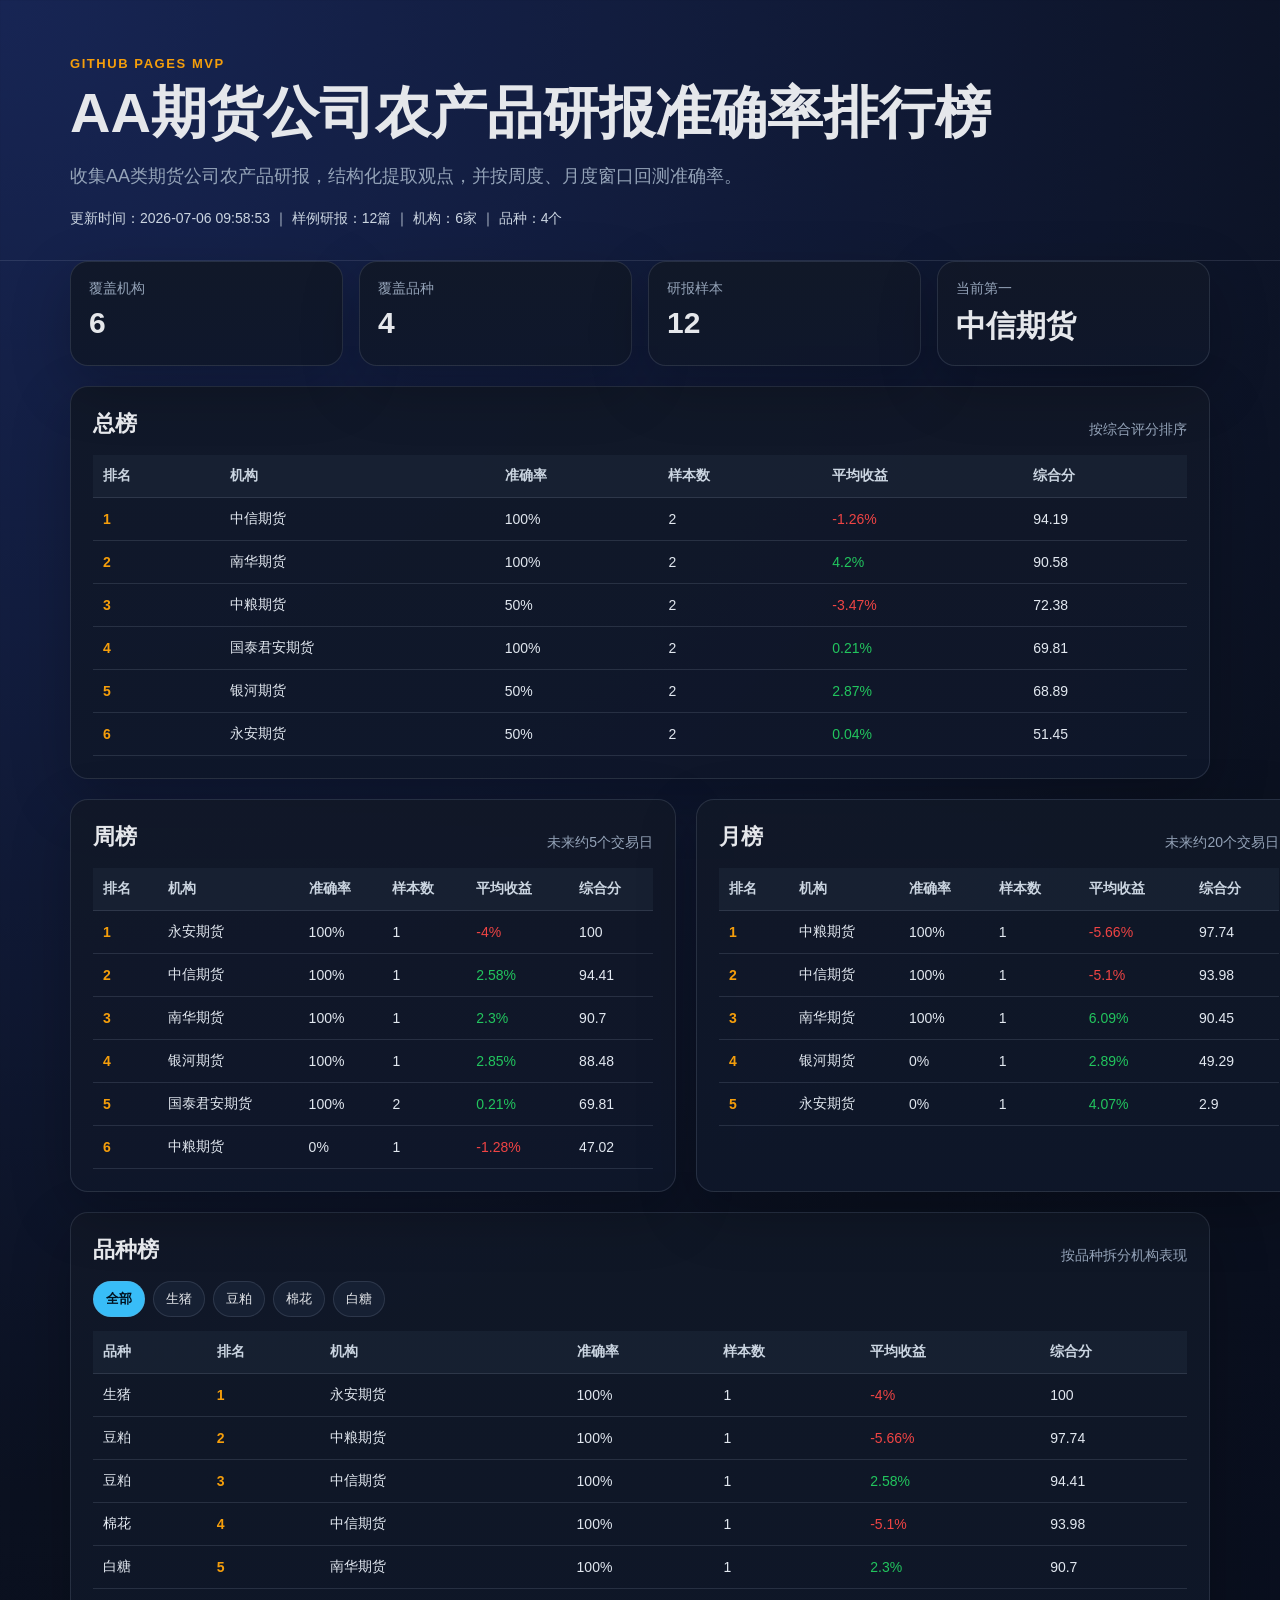
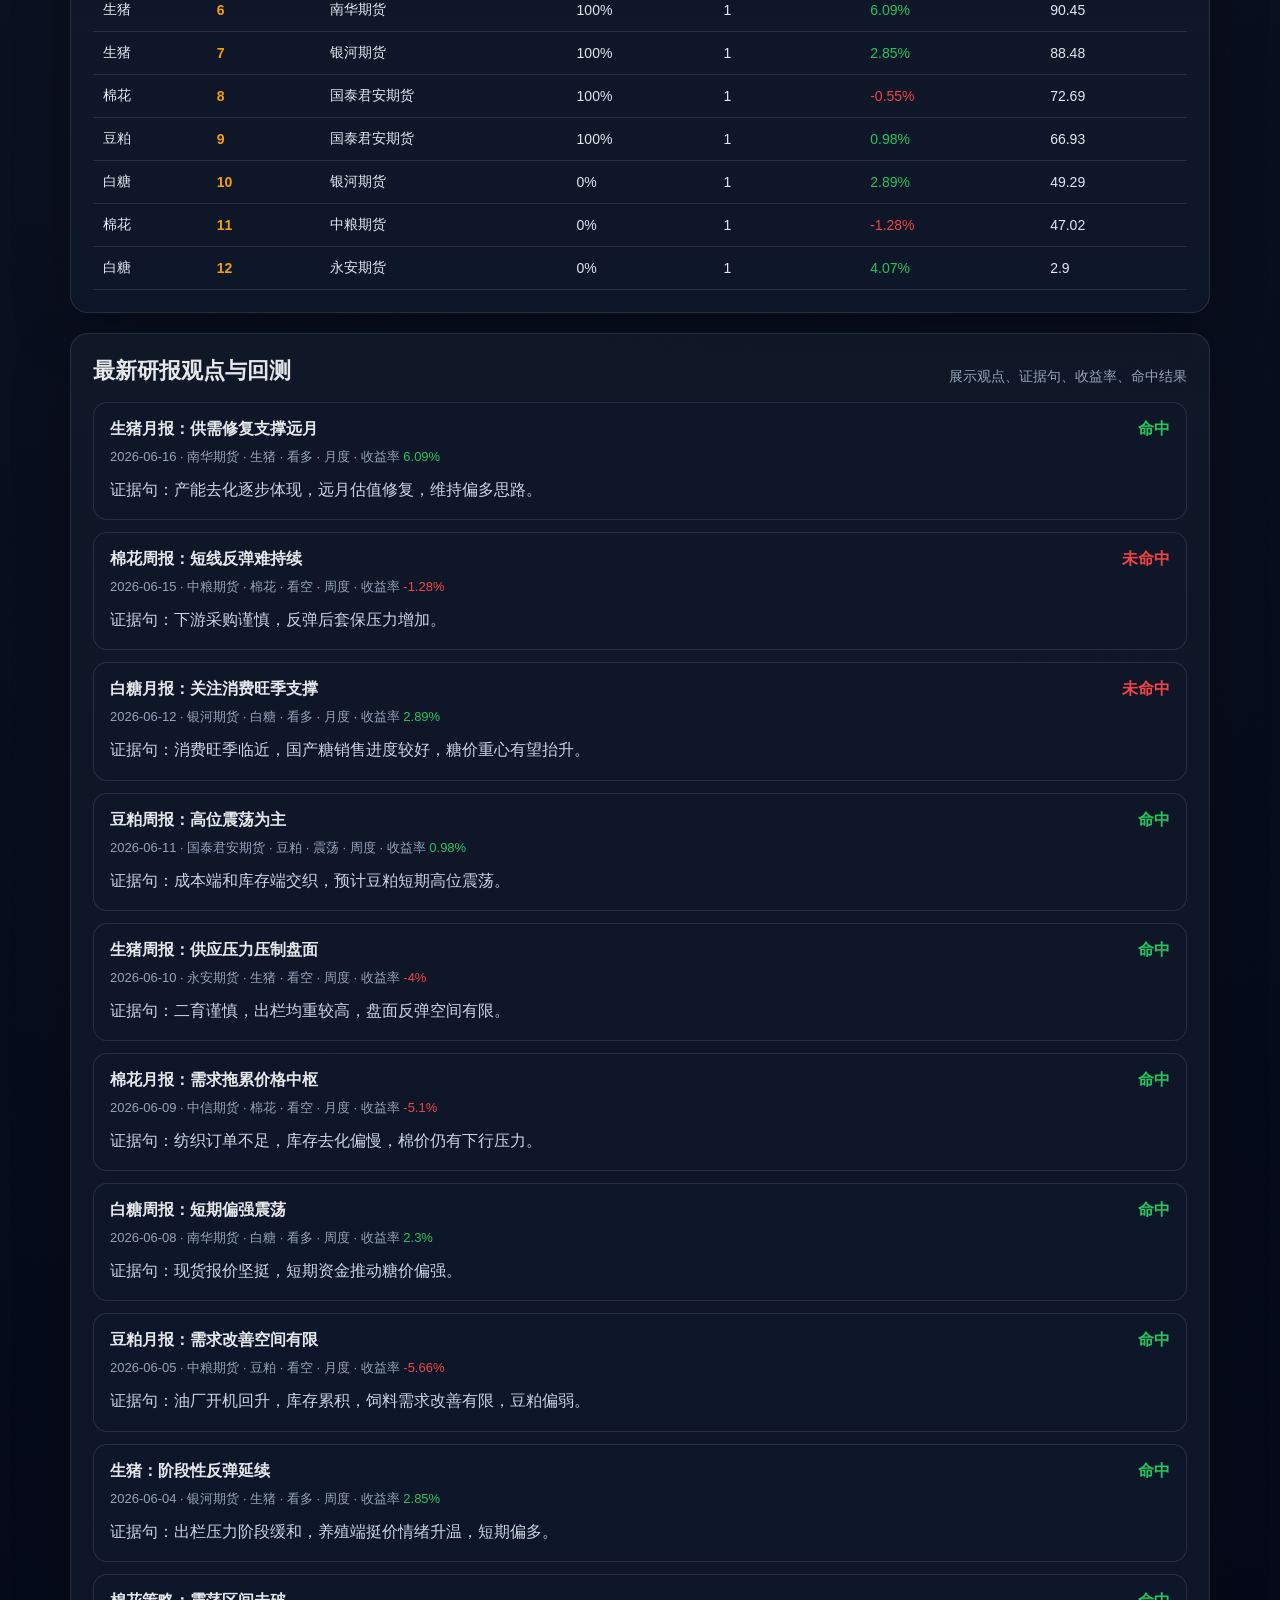
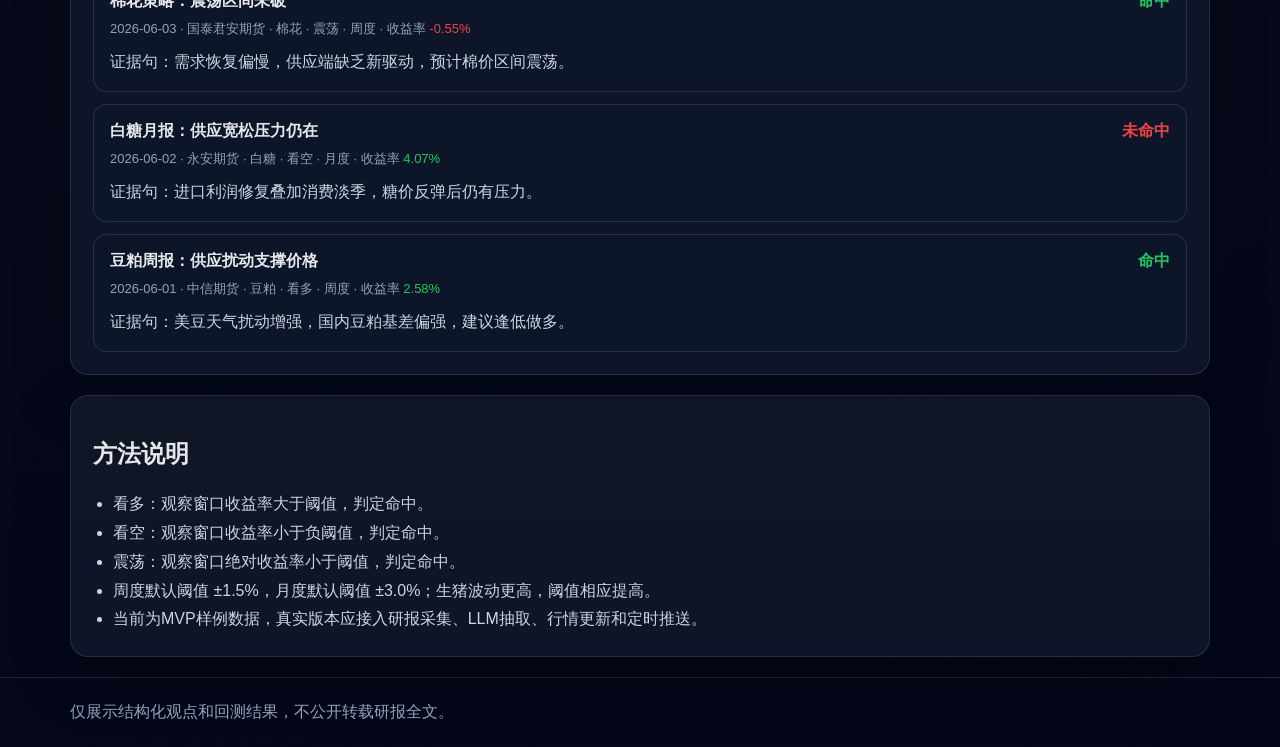
==== docs/research-ranking/index.html @ f06cb679 "feat: add nongchan navigation and research ranking" ====
<!doctype html>
<html lang="zh-CN">
<head>
  <meta charset="utf-8" />
  <meta name="viewport" content="width=device-width, initial-scale=1" />
  <title>AA期货公司农产品研报准确率排行榜</title>
  <meta name="description" content="AA类期货公司农产品研报观点准确率周度、月度回测排行榜 MVP" />
  <link rel="stylesheet" href="assets/style.css" />
</head>
<body>
  <header class="hero">
    <div class="container">
      <div class="eyebrow">GitHub Pages MVP</div>
      <h1>AA期货公司农产品研报准确率排行榜</h1>
      <p>收集AA类期货公司农产品研报，结构化提取观点，并按周度、月度窗口回测准确率。</p>
      <div class="meta" id="site-meta">数据加载中...</div>
    </div>
  </header>

  <main class="container">
    <section class="cards" id="summary-cards"></section>

    <section class="panel">
      <div class="section-title">
        <h2>总榜</h2>
        <span>按综合评分排序</span>
      </div>
      <div class="table-wrap">
        <table id="overall-table"></table>
      </div>
    </section>

    <section class="grid two">
      <div class="panel">
        <div class="section-title">
          <h2>周榜</h2>
          <span>未来约5个交易日</span>
        </div>
        <div class="table-wrap"><table id="weekly-table"></table></div>
      </div>
      <div class="panel">
        <div class="section-title">
          <h2>月榜</h2>
          <span>未来约20个交易日</span>
        </div>
        <div class="table-wrap"><table id="monthly-table"></table></div>
      </div>
    </section>

    <section class="panel">
      <div class="section-title">
        <h2>品种榜</h2>
        <span>按品种拆分机构表现</span>
      </div>
      <div class="filters" id="commodity-filters"></div>
      <div class="table-wrap"><table id="commodity-table"></table></div>
    </section>

    <section class="panel">
      <div class="section-title">
        <h2>最新研报观点与回测</h2>
        <span>展示观点、证据句、收益率、命中结果</span>
      </div>
      <div id="reports-list" class="reports"></div>
    </section>

    <section class="panel note">
      <h2>方法说明</h2>
      <ul>
        <li>看多：观察窗口收益率大于阈值，判定命中。</li>
        <li>看空：观察窗口收益率小于负阈值，判定命中。</li>
        <li>震荡：观察窗口绝对收益率小于阈值，判定命中。</li>
        <li>周度默认阈值 ±1.5%，月度默认阈值 ±3.0%；生猪波动更高，阈值相应提高。</li>
        <li>当前为MVP样例数据，真实版本应接入研报采集、LLM抽取、行情更新和定时推送。</li>
      </ul>
    </section>
  </main>

  <footer class="footer">
    <div class="container">仅展示结构化观点和回测结果，不公开转载研报全文。</div>
  </footer>

  <script src="assets/app.js"></script>
</body>
</html>
---- docs/research-ranking/assets/style.css ----
:root {
  --bg: #0b1120;
  --panel: #111827;
  --panel-2: #162033;
  --text: #e5e7eb;
  --muted: #94a3b8;
  --line: rgba(148, 163, 184, 0.18);
  --gold: #f59e0b;
  --green: #22c55e;
  --red: #ef4444;
  --blue: #38bdf8;
}

* { box-sizing: border-box; }
body {
  margin: 0;
  font-family: -apple-system, BlinkMacSystemFont, "Segoe UI", "PingFang SC", "Microsoft YaHei", sans-serif;
  background: radial-gradient(circle at top left, #172554 0, #0b1120 36%, #020617 100%);
  color: var(--text);
}
.container { max-width: 1180px; margin: 0 auto; padding: 0 20px; }
.hero { padding: 56px 0 32px; border-bottom: 1px solid var(--line); }
.eyebrow { color: var(--gold); font-weight: 700; letter-spacing: .12em; text-transform: uppercase; font-size: 13px; }
h1 { margin: 12px 0 12px; font-size: clamp(32px, 5vw, 56px); line-height: 1.08; }
.hero p { max-width: 760px; color: var(--muted); font-size: 18px; line-height: 1.7; }
.meta { margin-top: 18px; color: #cbd5e1; font-size: 14px; }
main { padding: 28px 0 56px; }
.cards { display: grid; grid-template-columns: repeat(4, minmax(0, 1fr)); gap: 16px; margin-bottom: 20px; }
.card, .panel {
  background: linear-gradient(180deg, rgba(17, 24, 39, .92), rgba(15, 23, 42, .92));
  border: 1px solid var(--line);
  border-radius: 18px;
  box-shadow: 0 20px 60px rgba(0,0,0,.24);
}
.card { padding: 18px; }
.card .label { color: var(--muted); font-size: 14px; }
.card .value { margin-top: 8px; font-size: 30px; font-weight: 800; }
.panel { padding: 22px; margin-bottom: 20px; }
.section-title { display: flex; align-items: end; justify-content: space-between; gap: 16px; margin-bottom: 16px; }
.section-title h2 { margin: 0; font-size: 22px; }
.section-title span { color: var(--muted); font-size: 14px; }
.grid.two { display: grid; grid-template-columns: 1fr 1fr; gap: 20px; }
.table-wrap { overflow-x: auto; }
table { width: 100%; border-collapse: collapse; min-width: 560px; }
th, td { text-align: left; padding: 12px 10px; border-bottom: 1px solid var(--line); font-size: 14px; }
th { color: #cbd5e1; font-weight: 700; background: rgba(30, 41, 59, .52); }
td { color: #e2e8f0; }
.rank { color: var(--gold); font-weight: 800; }
.badge { display: inline-flex; align-items: center; padding: 3px 8px; border-radius: 999px; font-size: 12px; border: 1px solid var(--line); color: #cbd5e1; }
.hit { color: var(--green); font-weight: 700; }
.miss { color: var(--red); font-weight: 700; }
.return-pos { color: var(--green); }
.return-neg { color: var(--red); }
.filters { display: flex; flex-wrap: wrap; gap: 8px; margin-bottom: 14px; }
.filters button {
  background: var(--panel-2); color: var(--text); border: 1px solid var(--line);
  border-radius: 999px; padding: 8px 12px; cursor: pointer;
}
.filters button.active { background: var(--blue); color: #00111f; font-weight: 800; }
.reports { display: grid; gap: 12px; }
.report-card { padding: 16px; border: 1px solid var(--line); border-radius: 14px; background: rgba(15, 23, 42, .72); }
.report-title { display: flex; justify-content: space-between; gap: 12px; font-weight: 800; }
.report-meta { margin-top: 8px; color: var(--muted); font-size: 13px; }
.evidence { margin-top: 10px; color: #cbd5e1; line-height: 1.7; }
.note ul { margin: 8px 0 0; padding-left: 20px; color: #cbd5e1; line-height: 1.8; }
.footer { color: var(--muted); border-top: 1px solid var(--line); padding: 24px 0; }
@media (max-width: 860px) {
  .cards, .grid.two { grid-template-columns: 1fr; }
  .section-title { align-items: start; flex-direction: column; }
}
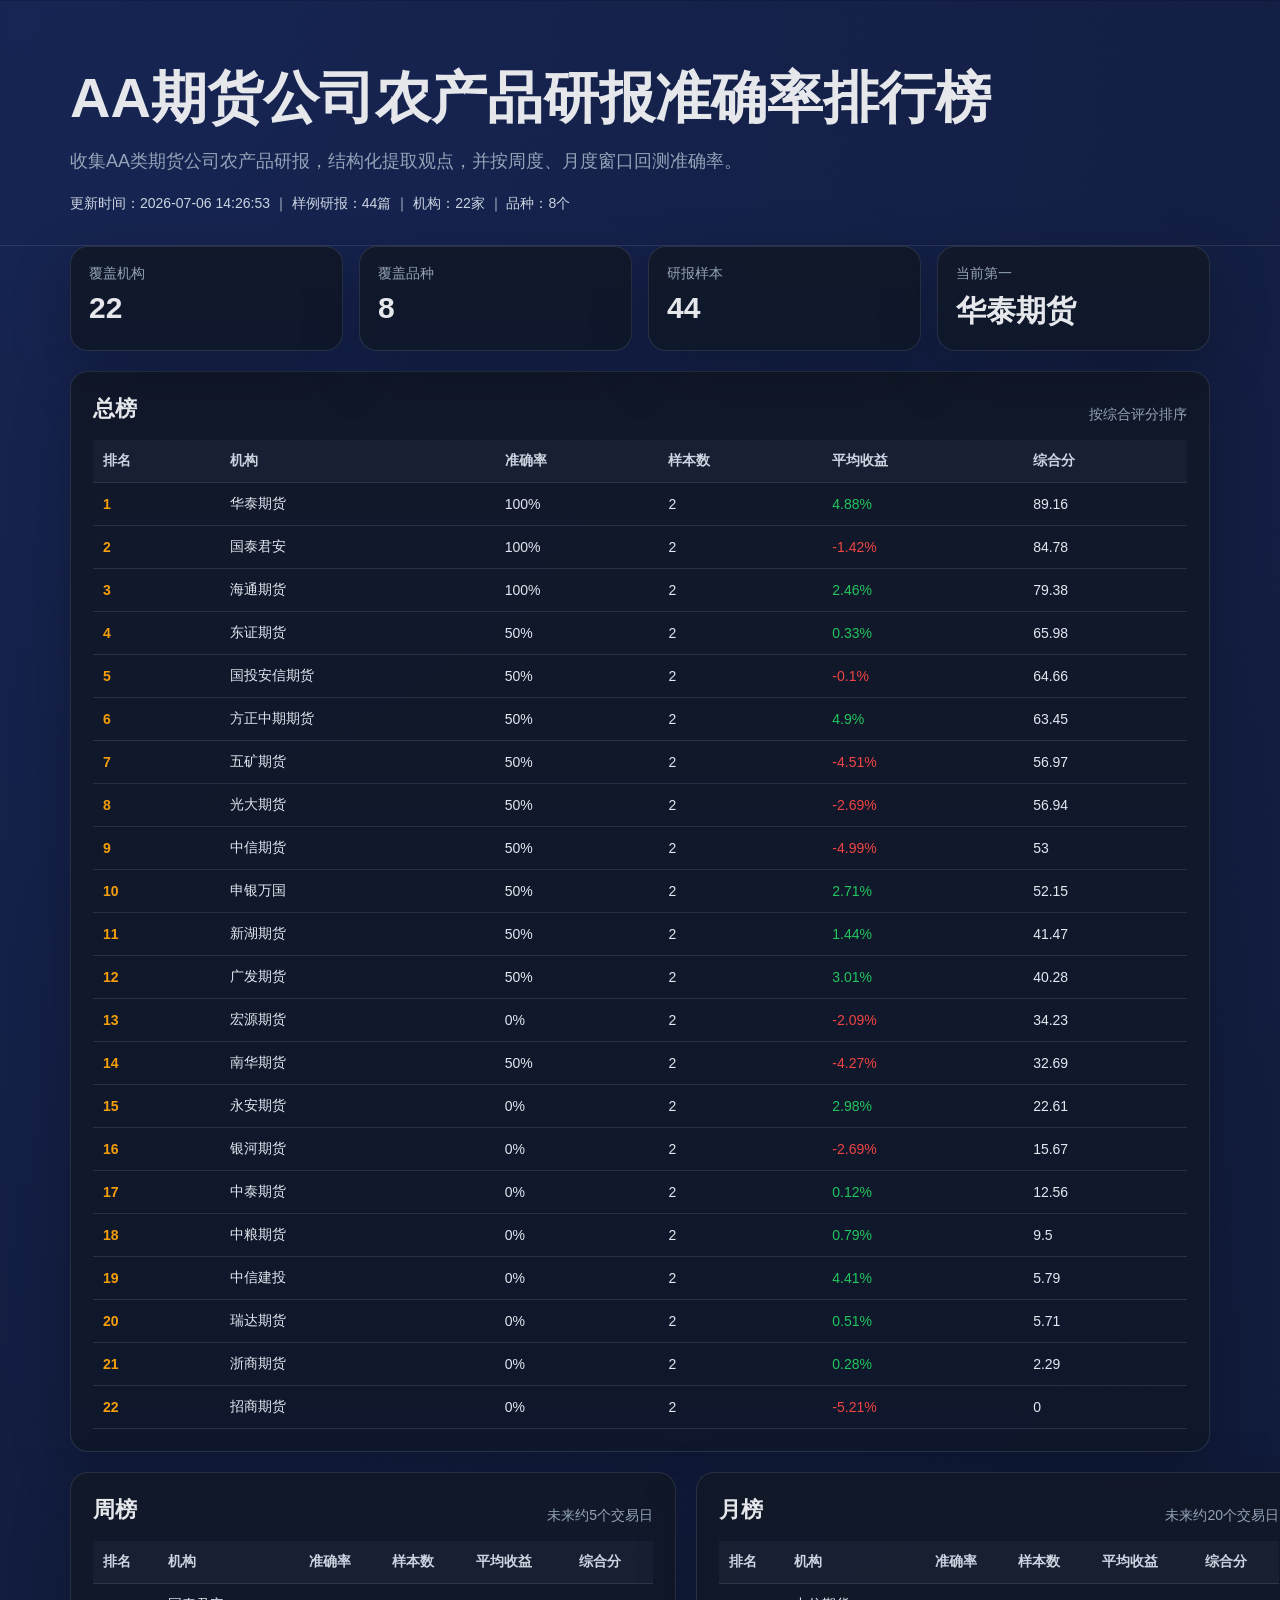
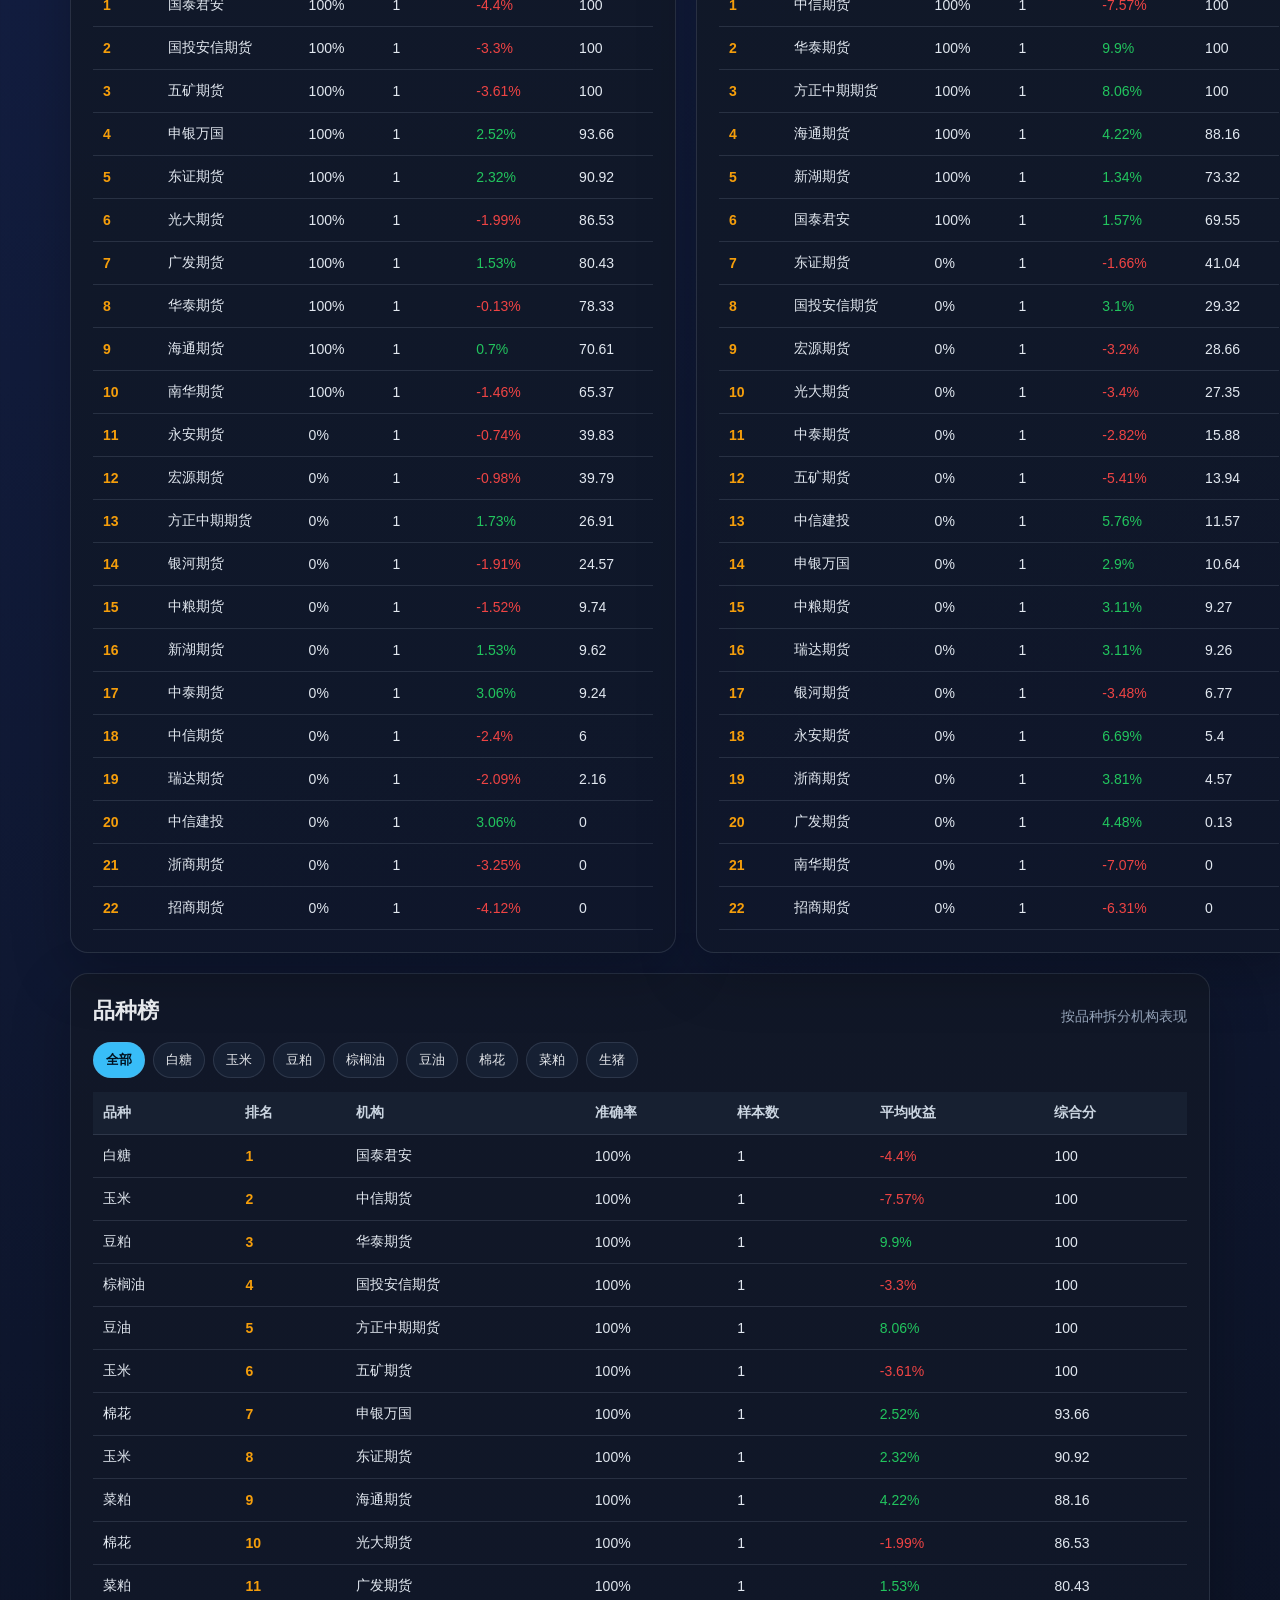
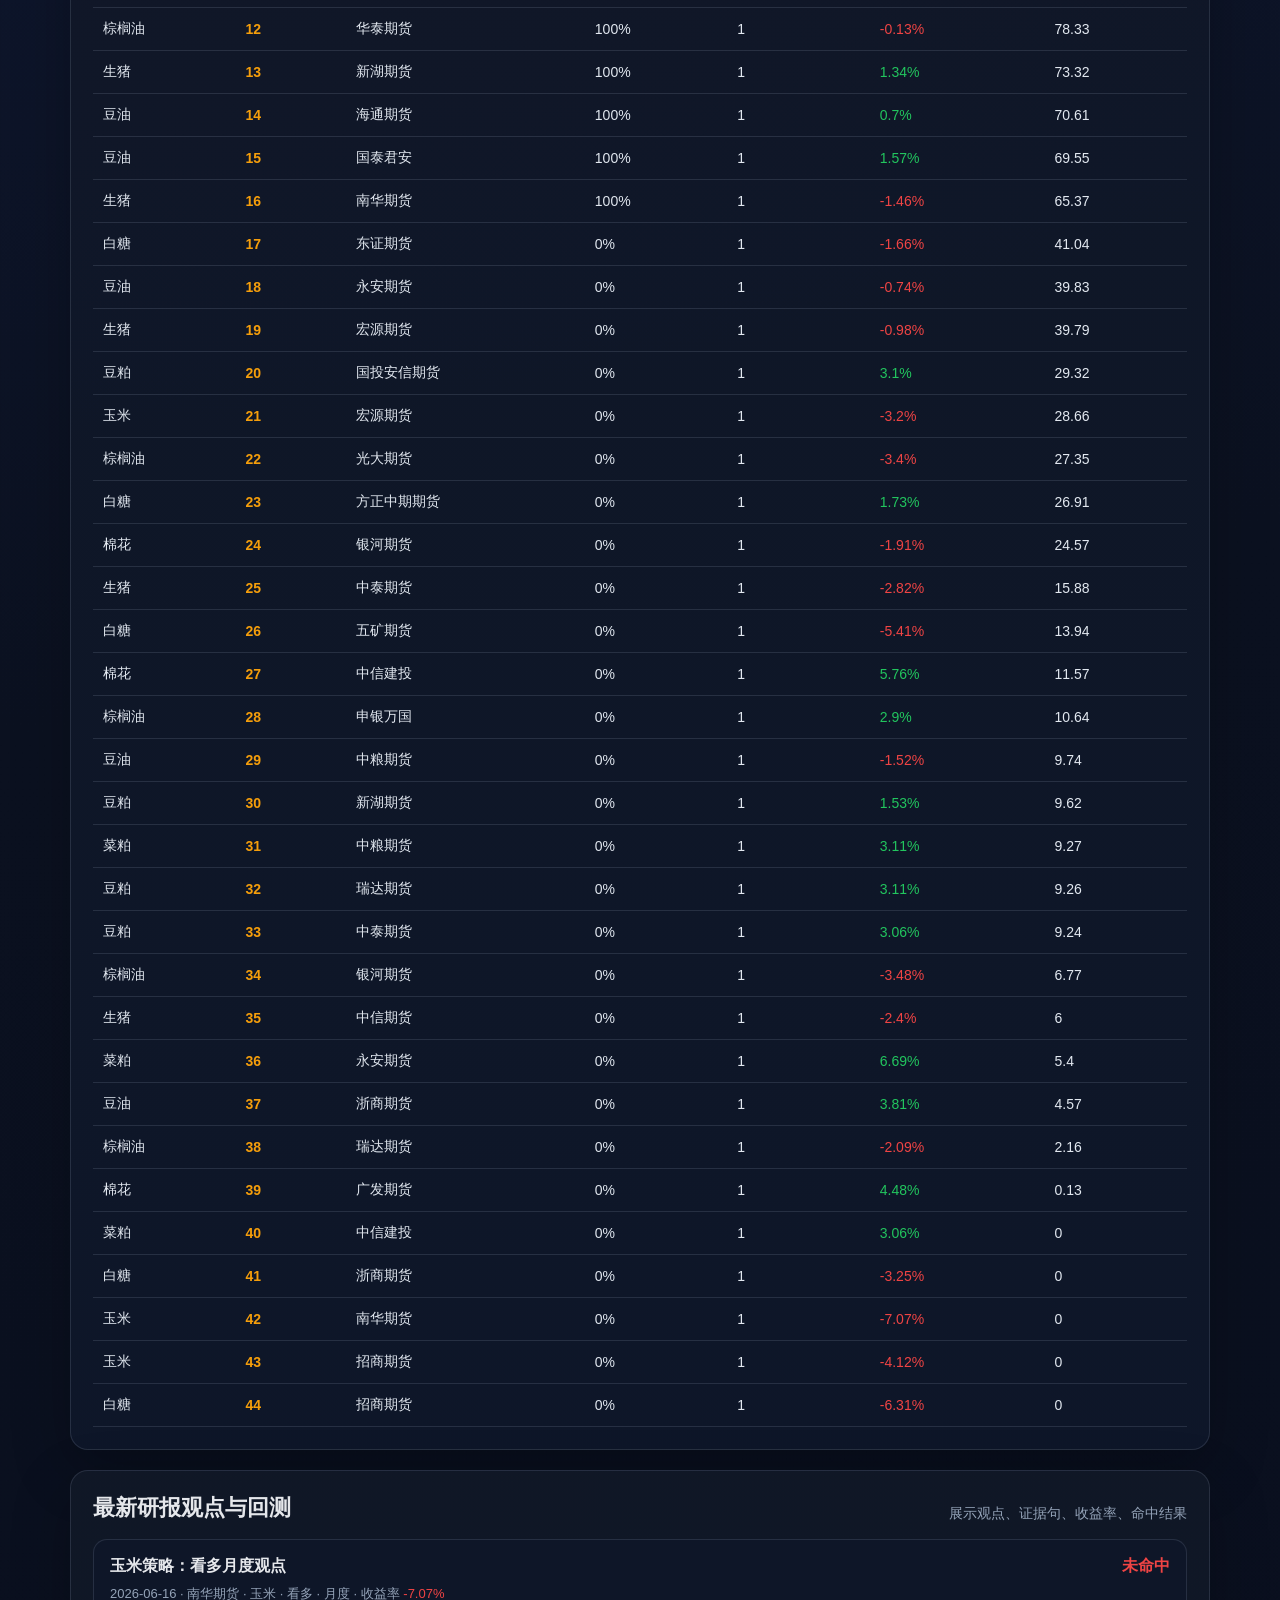
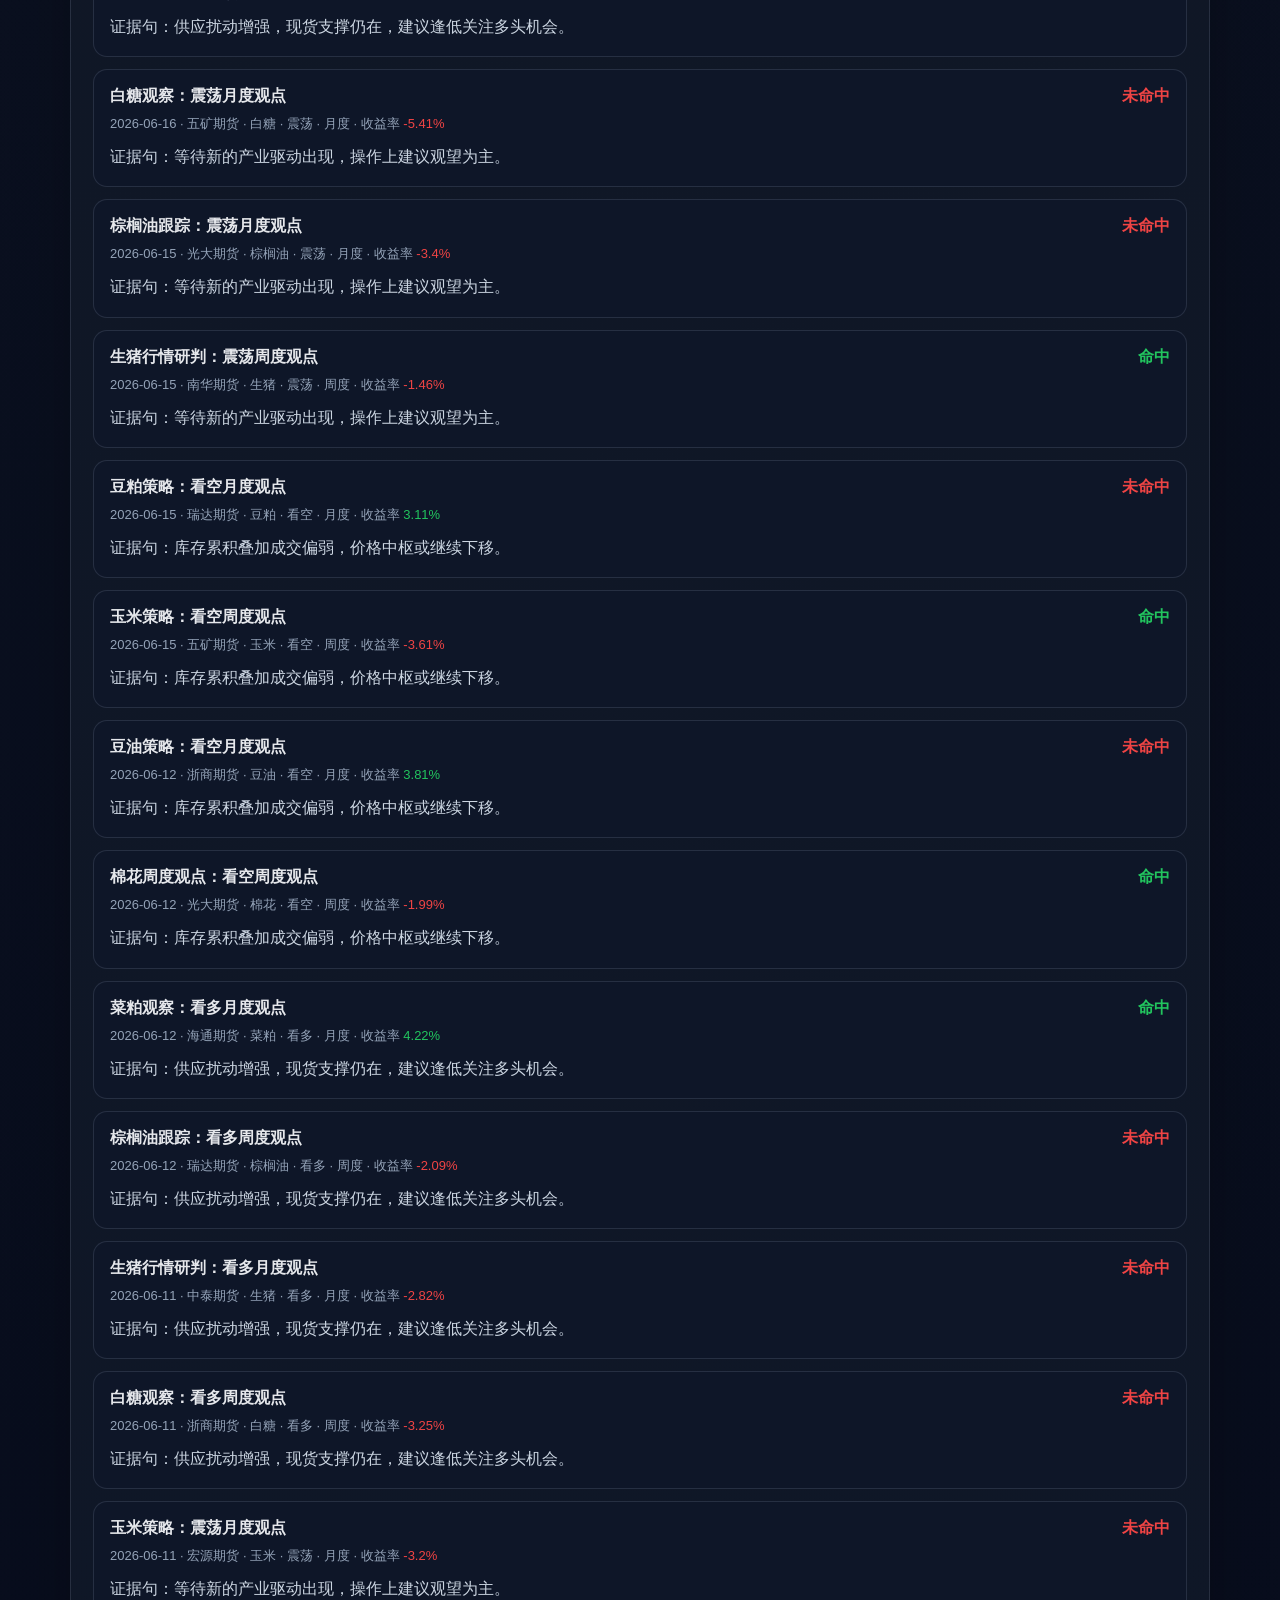
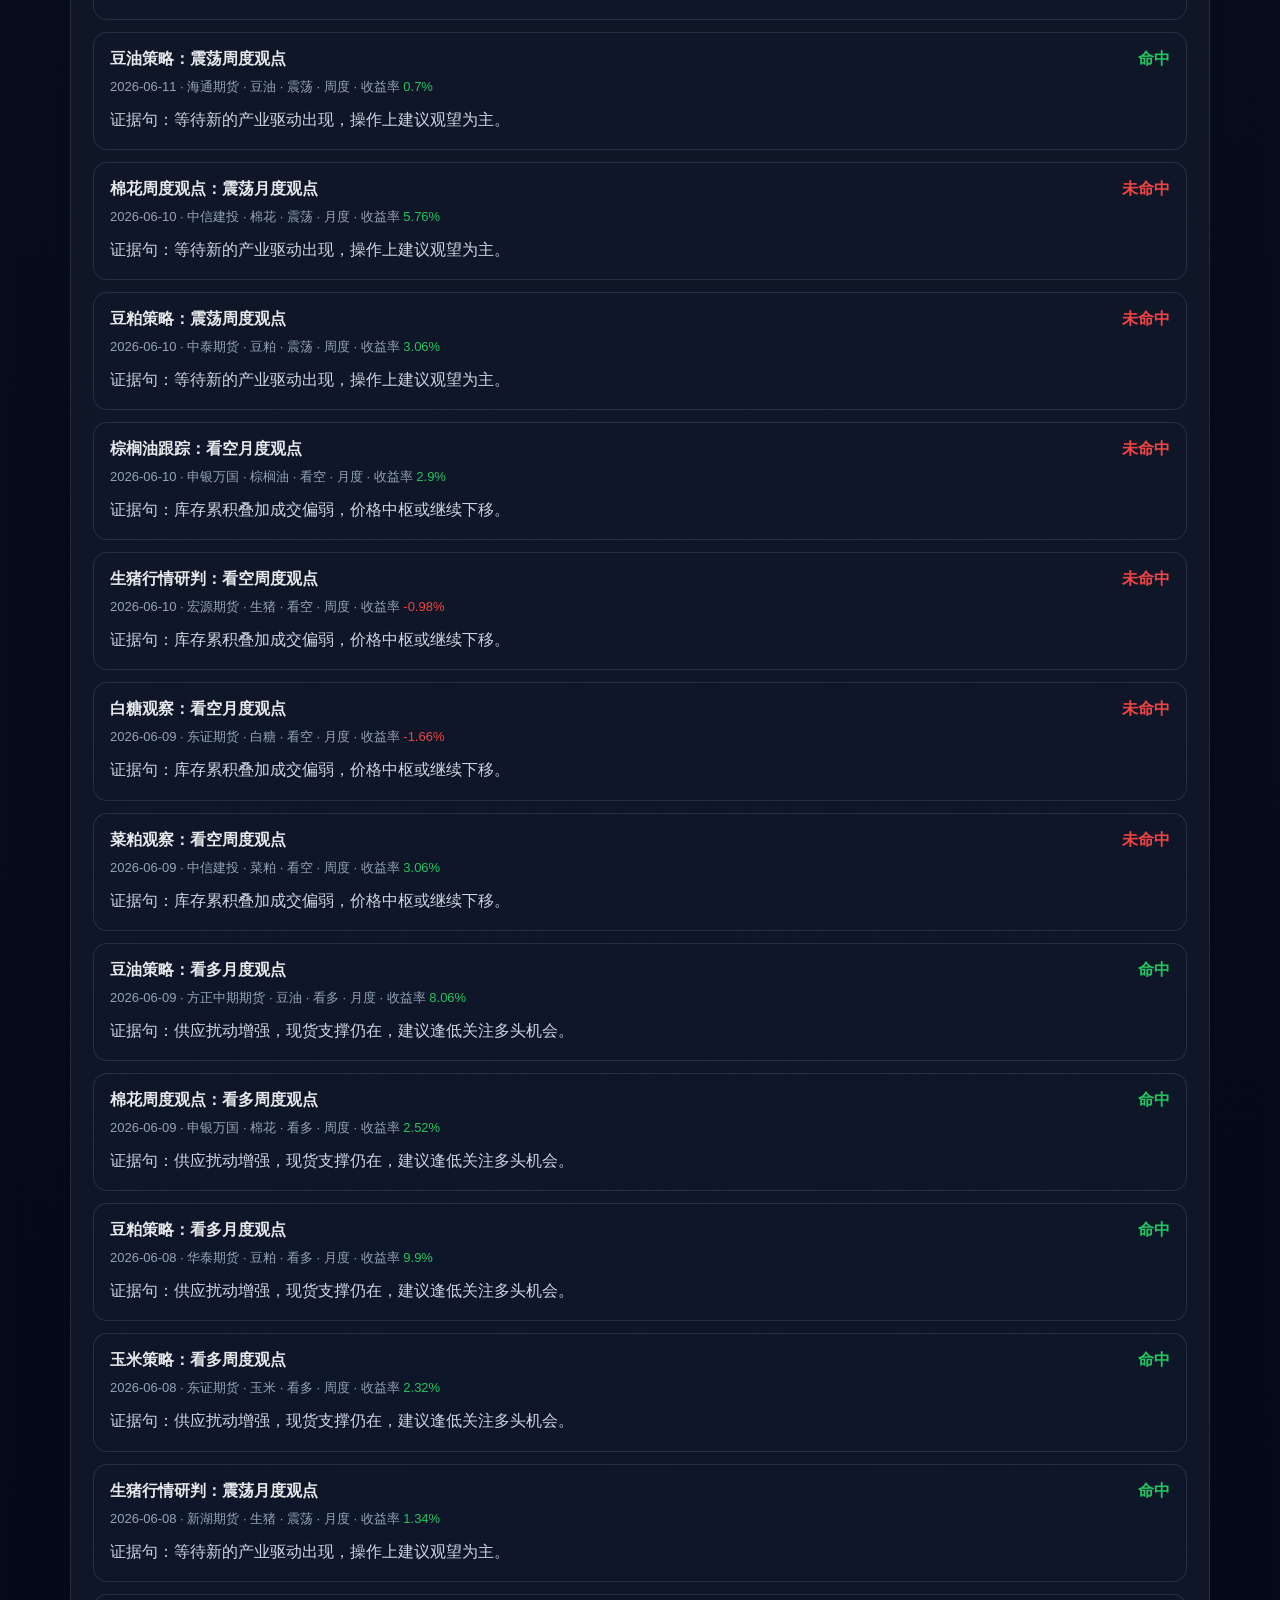
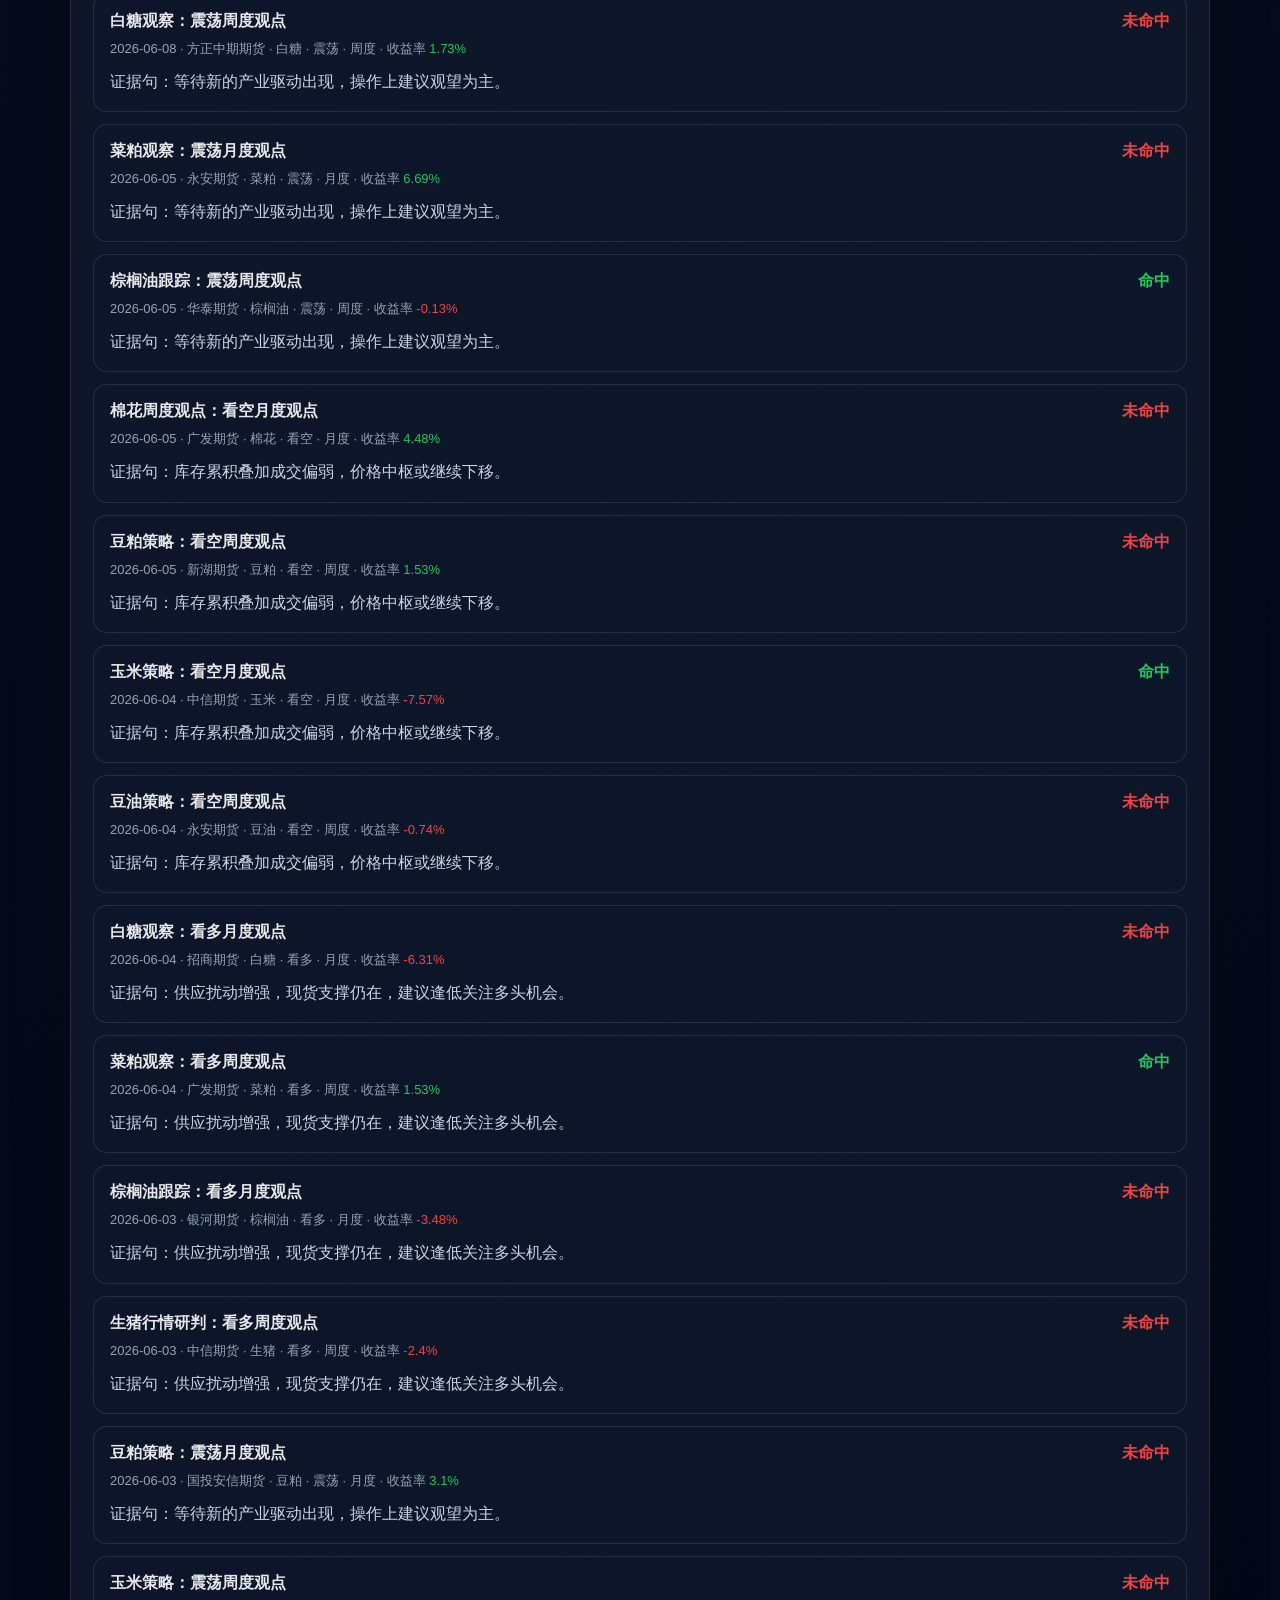
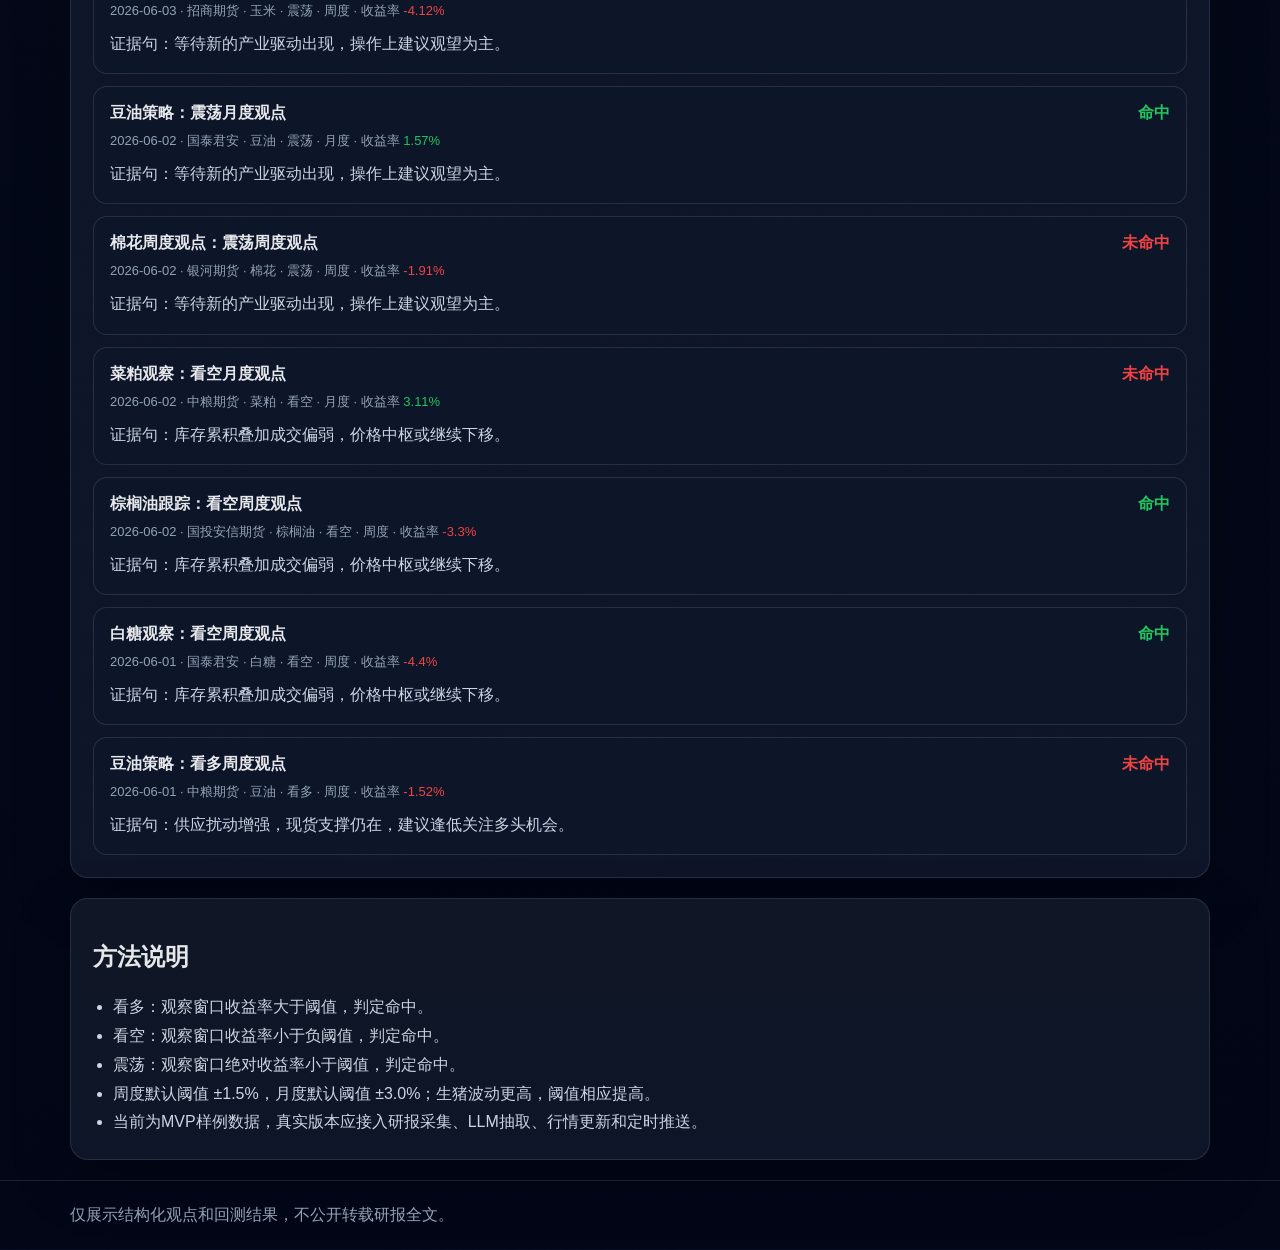
==== commit 74865acd: "fix: remove MVP label from ranking page" ====
--- a/docs/research-ranking/index.html
+++ b/docs/research-ranking/index.html
@@ -10,7 +10,7 @@
 <body>
   <header class="hero">
     <div class="container">
-      <div class="eyebrow">GitHub Pages MVP</div>
+      <div class="eyebrow"></div>
       <h1>AA期货公司农产品研报准确率排行榜</h1>
       <p>收集AA类期货公司农产品研报，结构化提取观点，并按周度、月度窗口回测准确率。</p>
       <div class="meta" id="site-meta">数据加载中...</div>
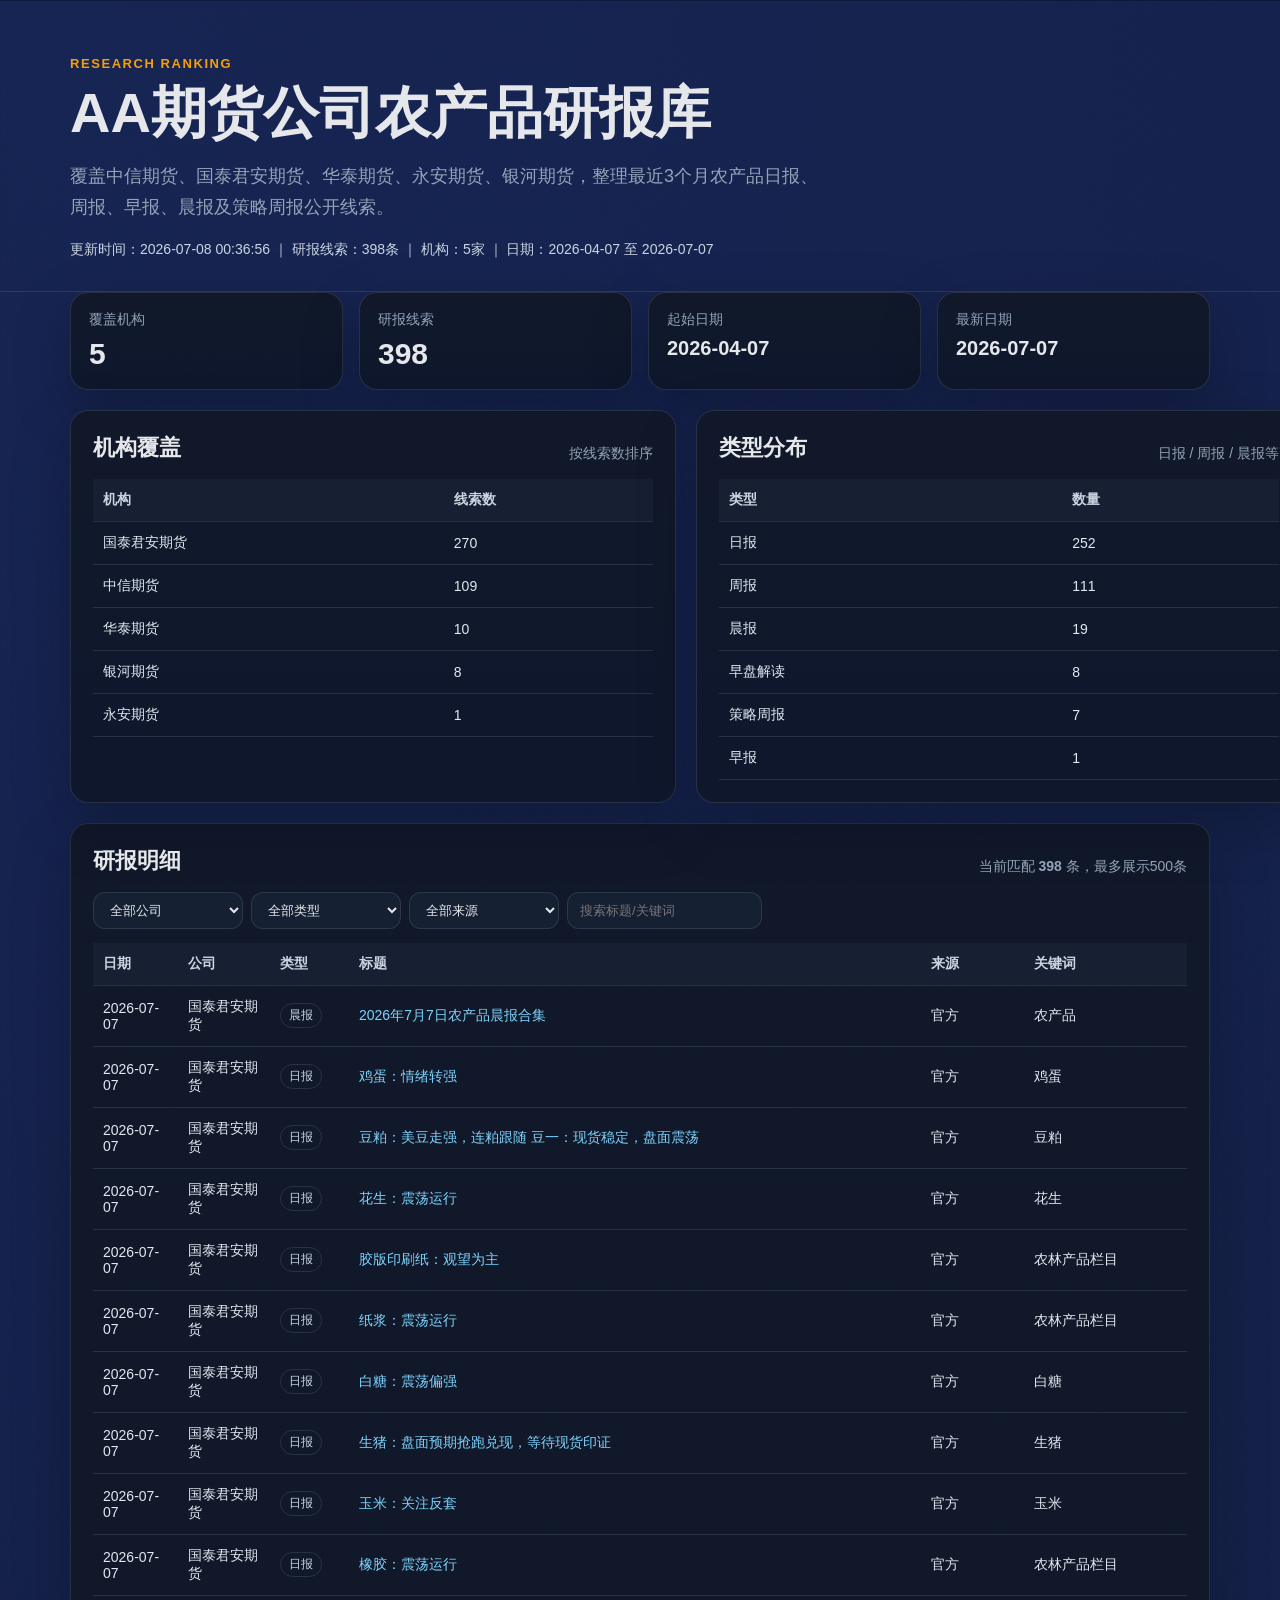
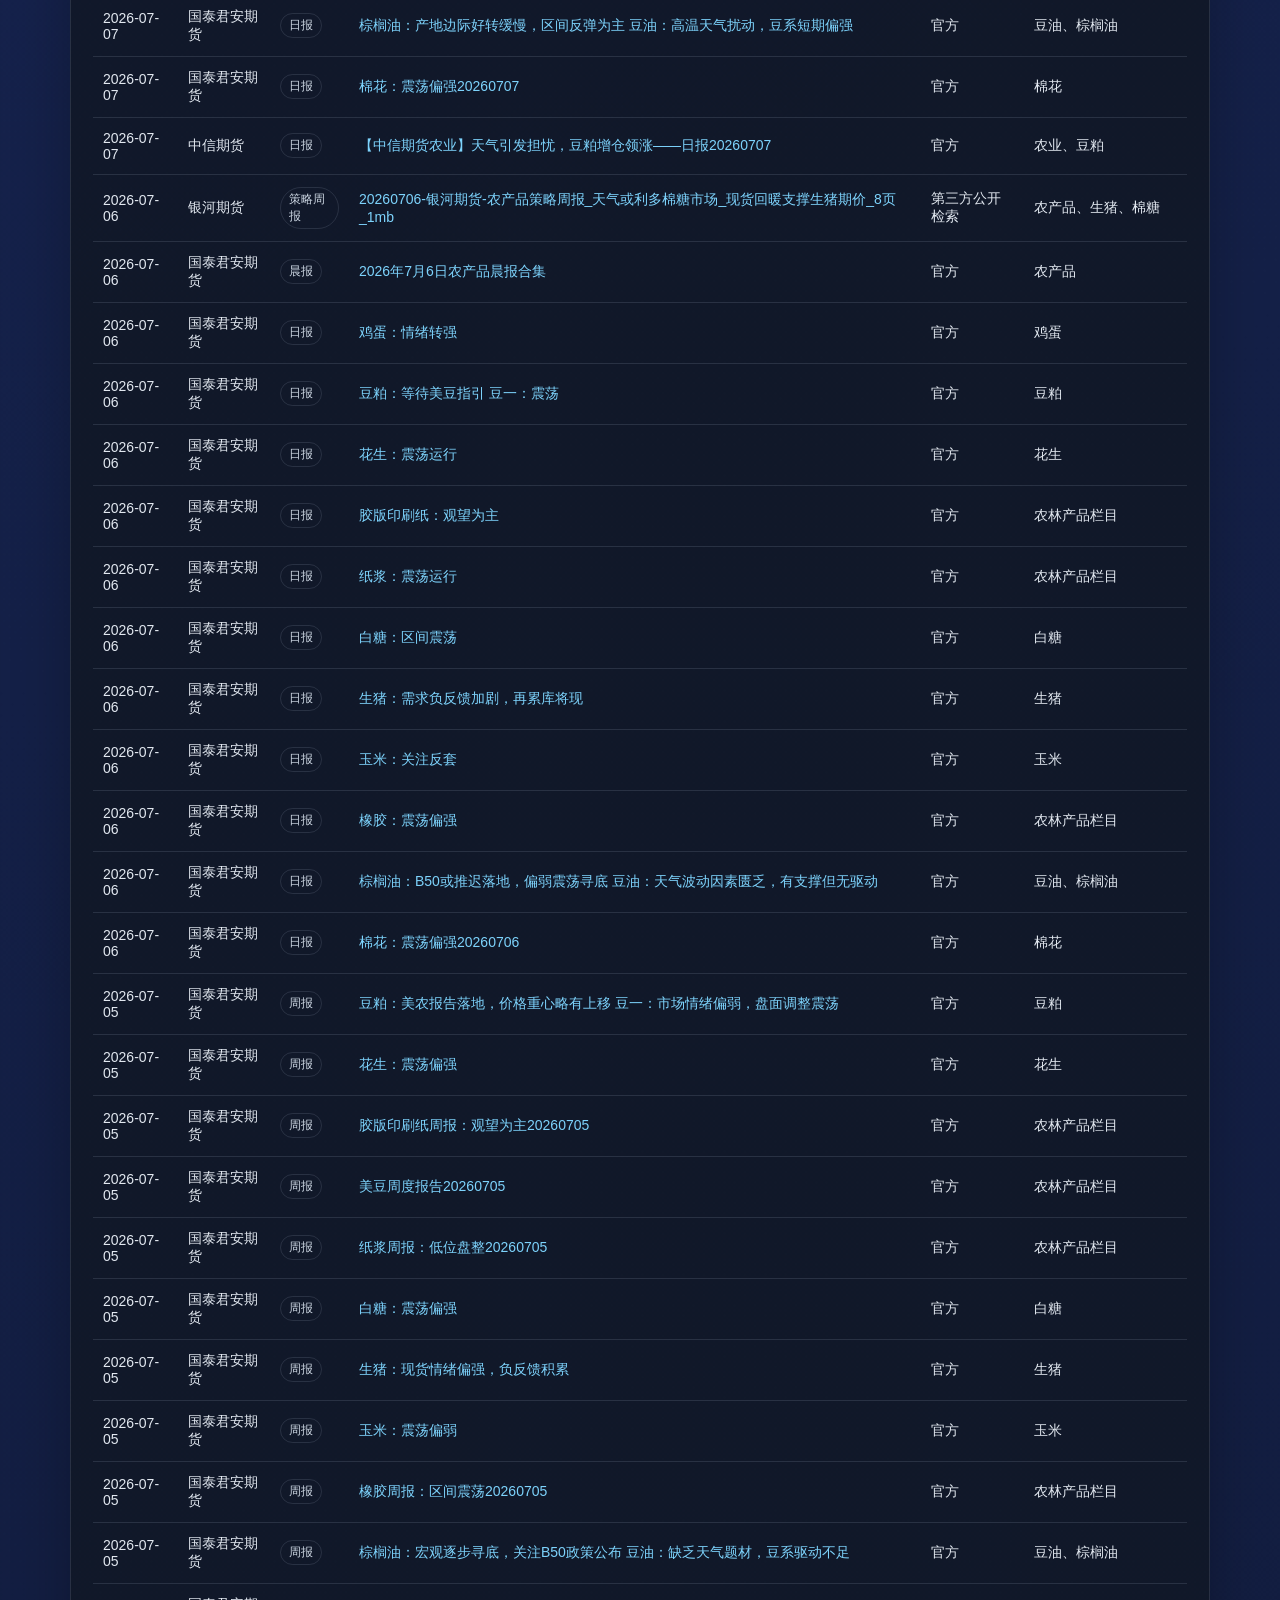
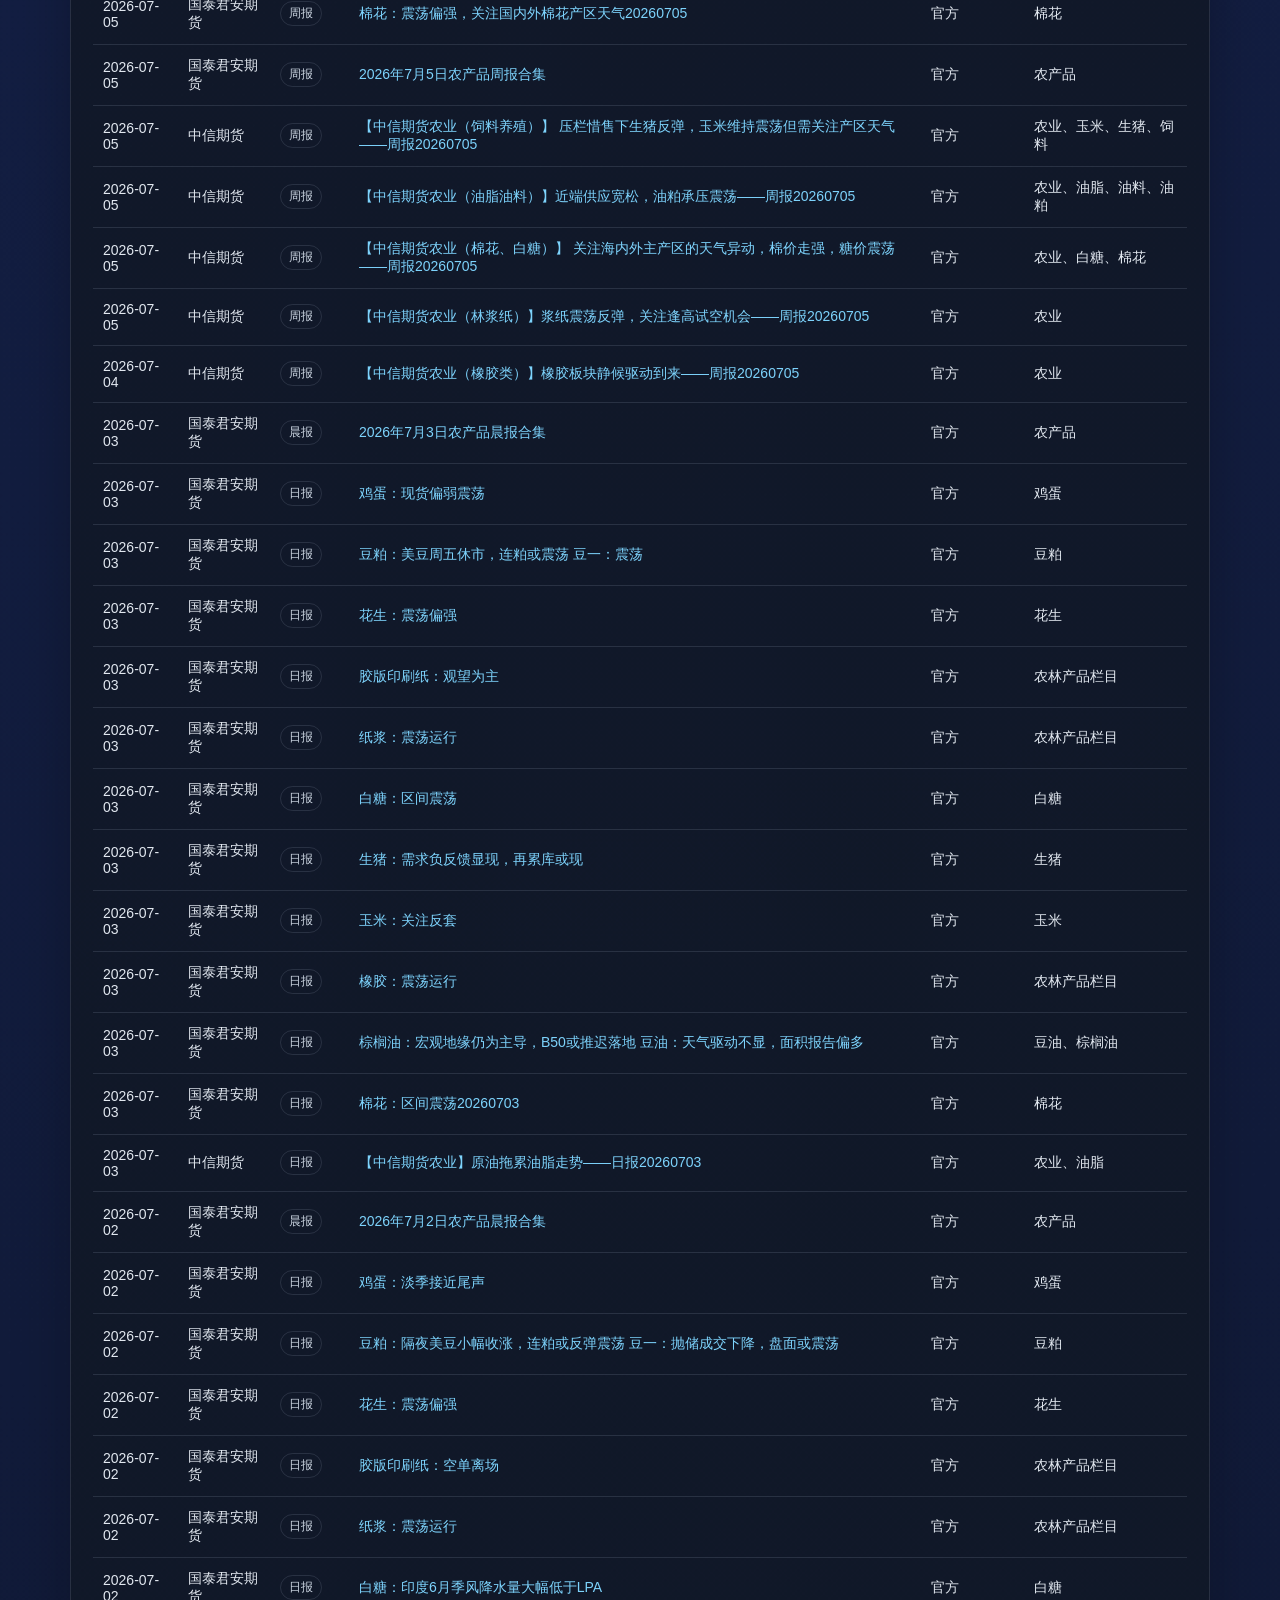
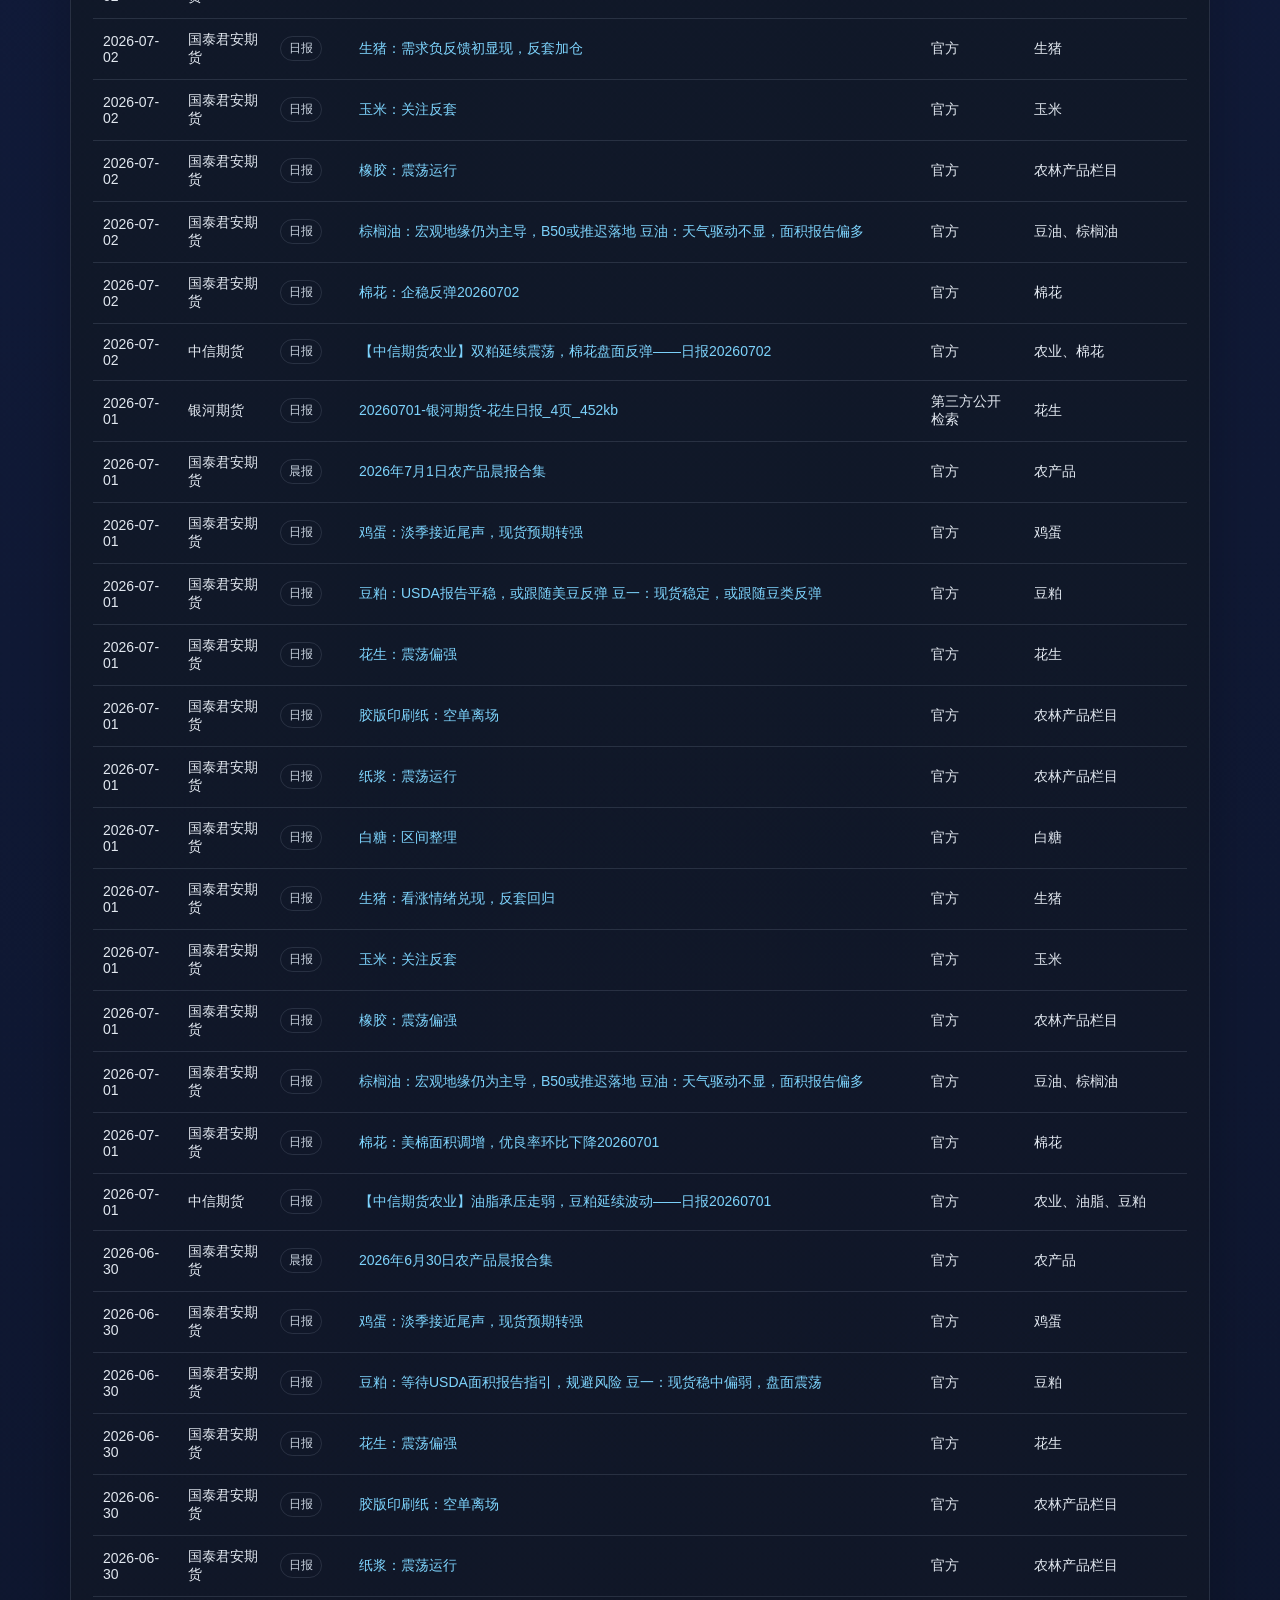
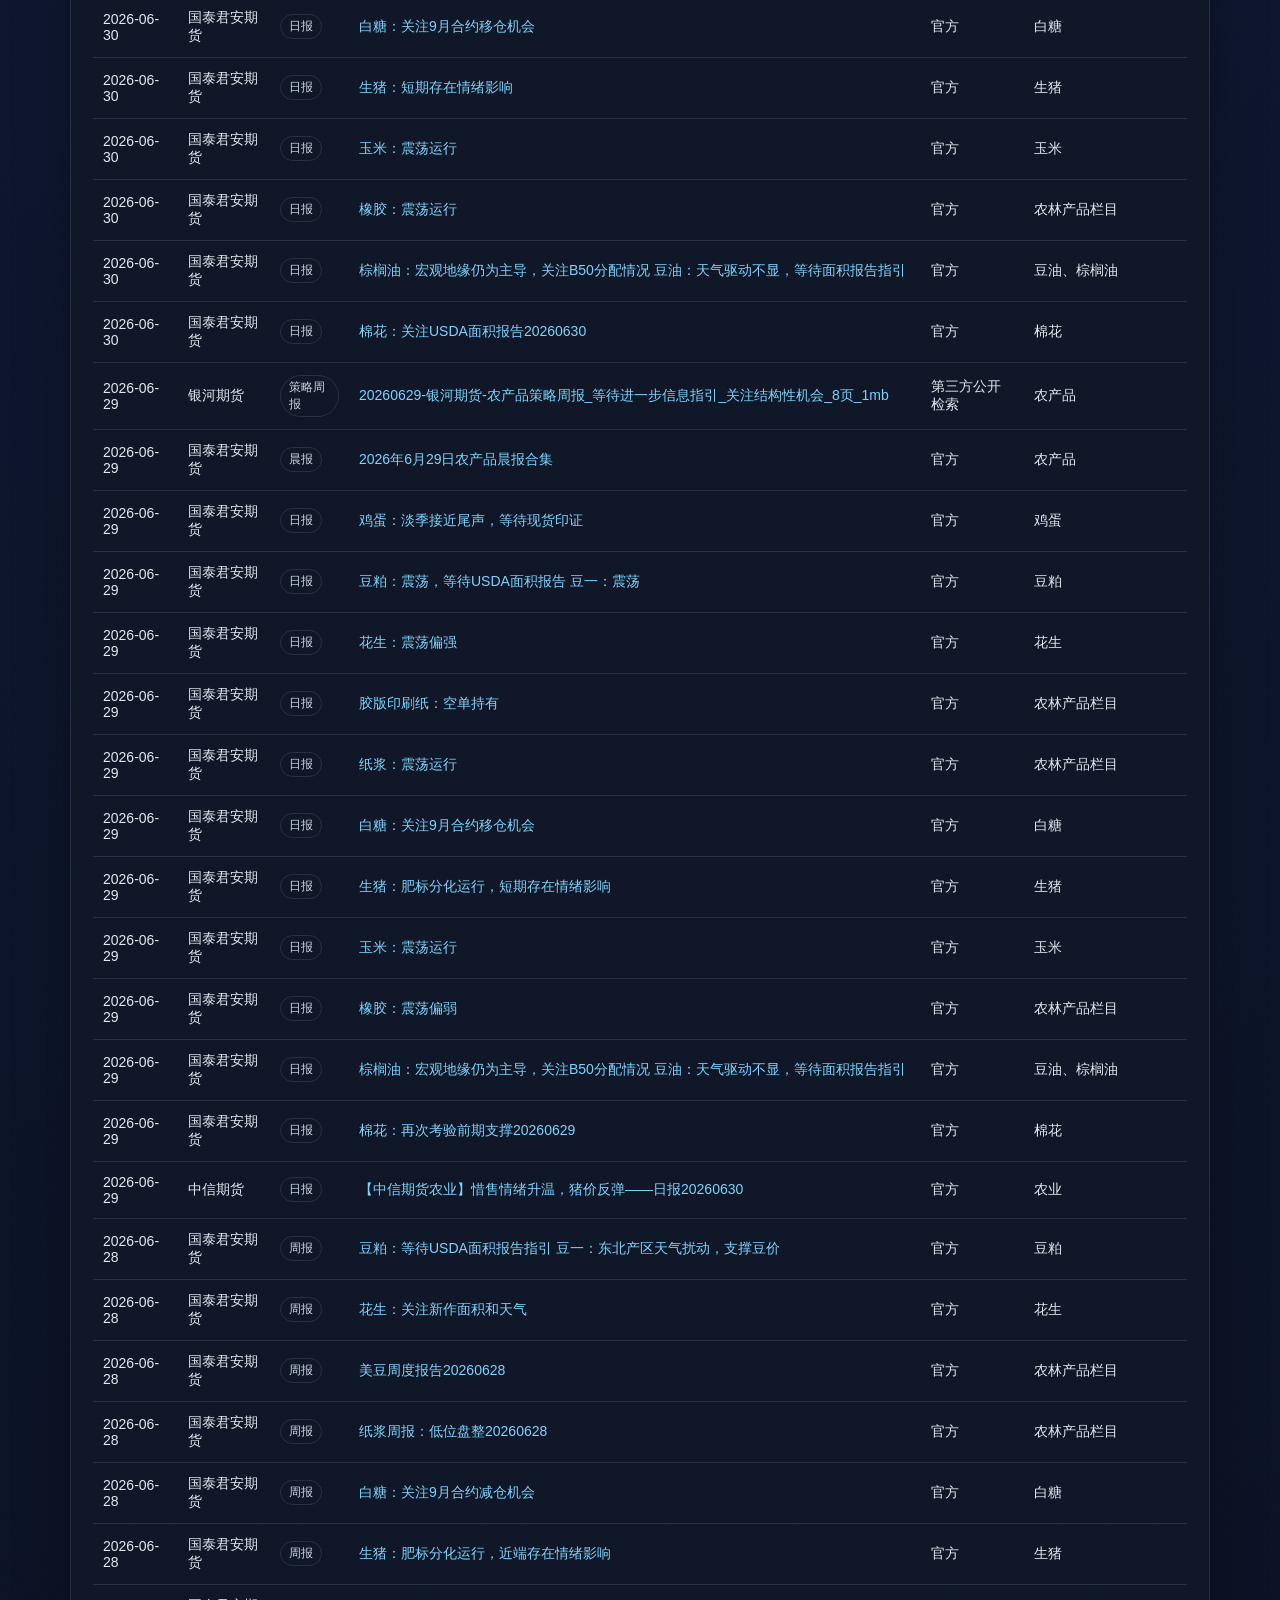
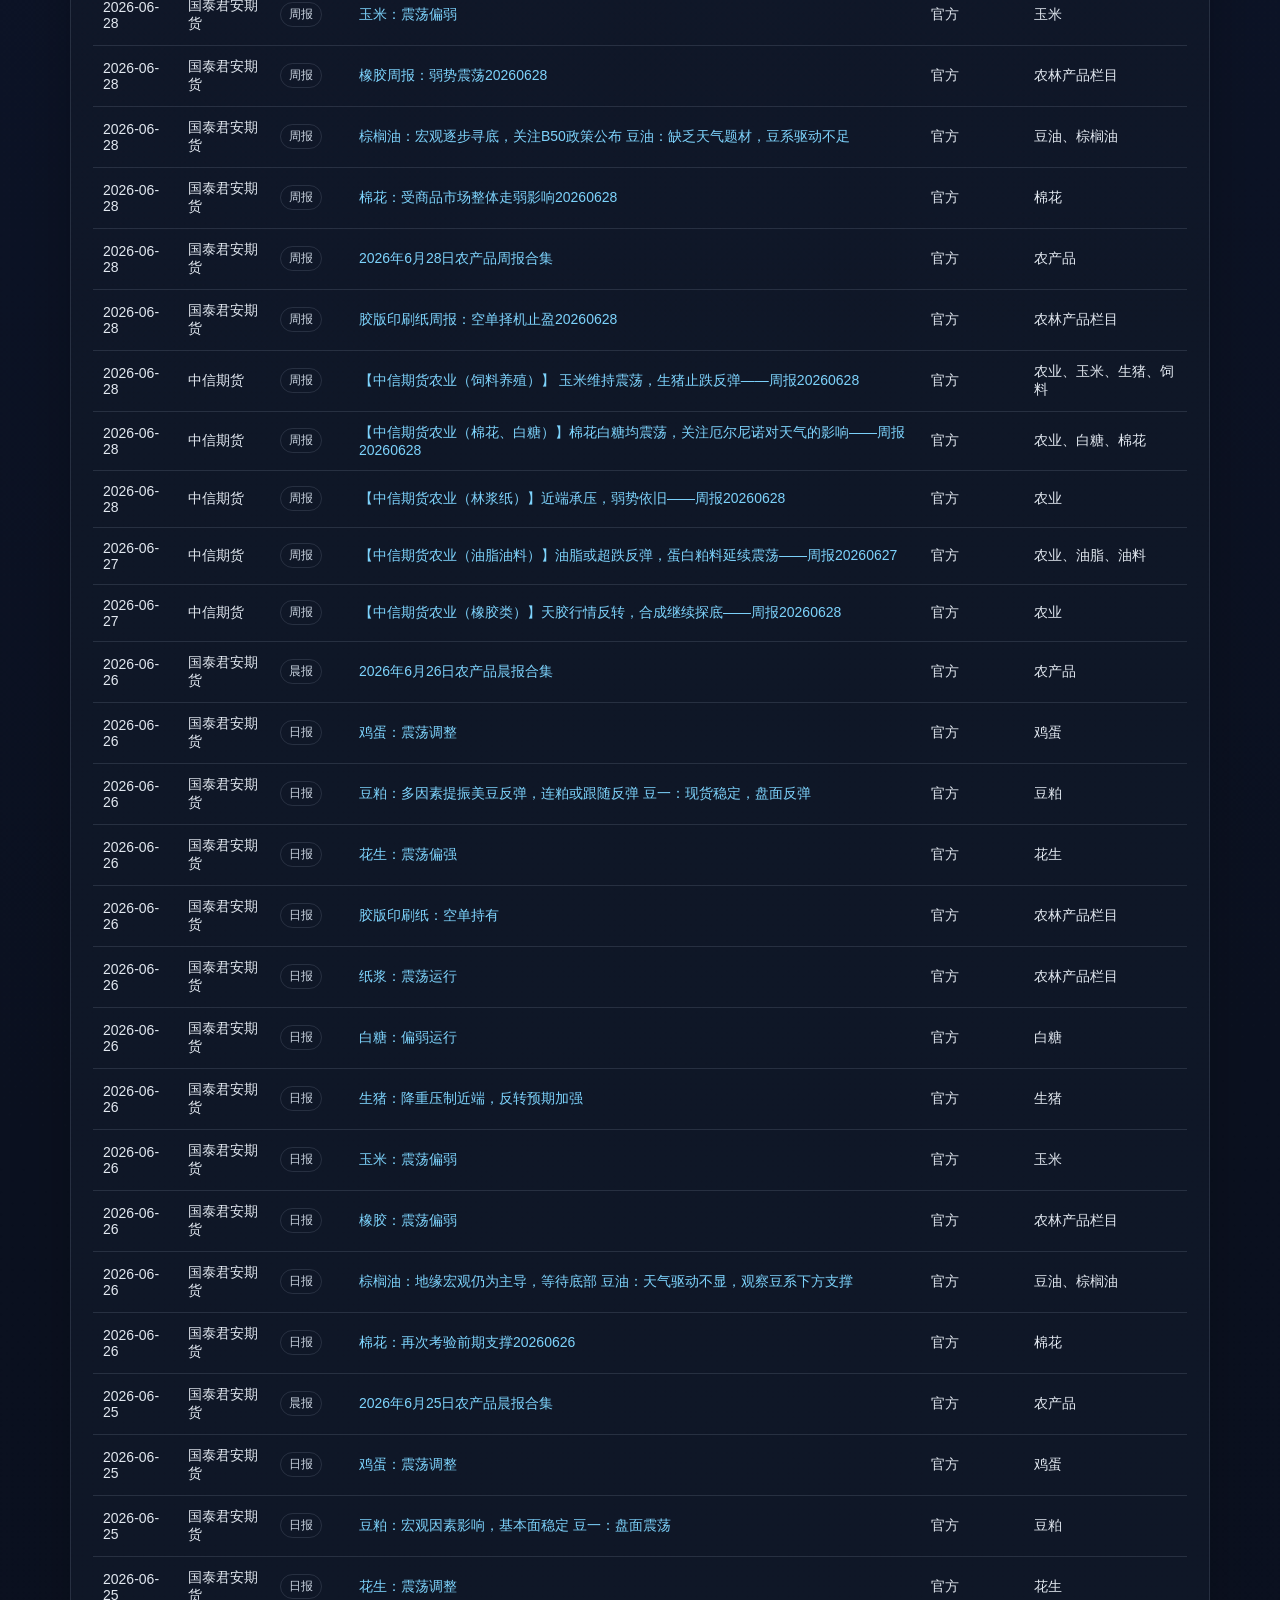
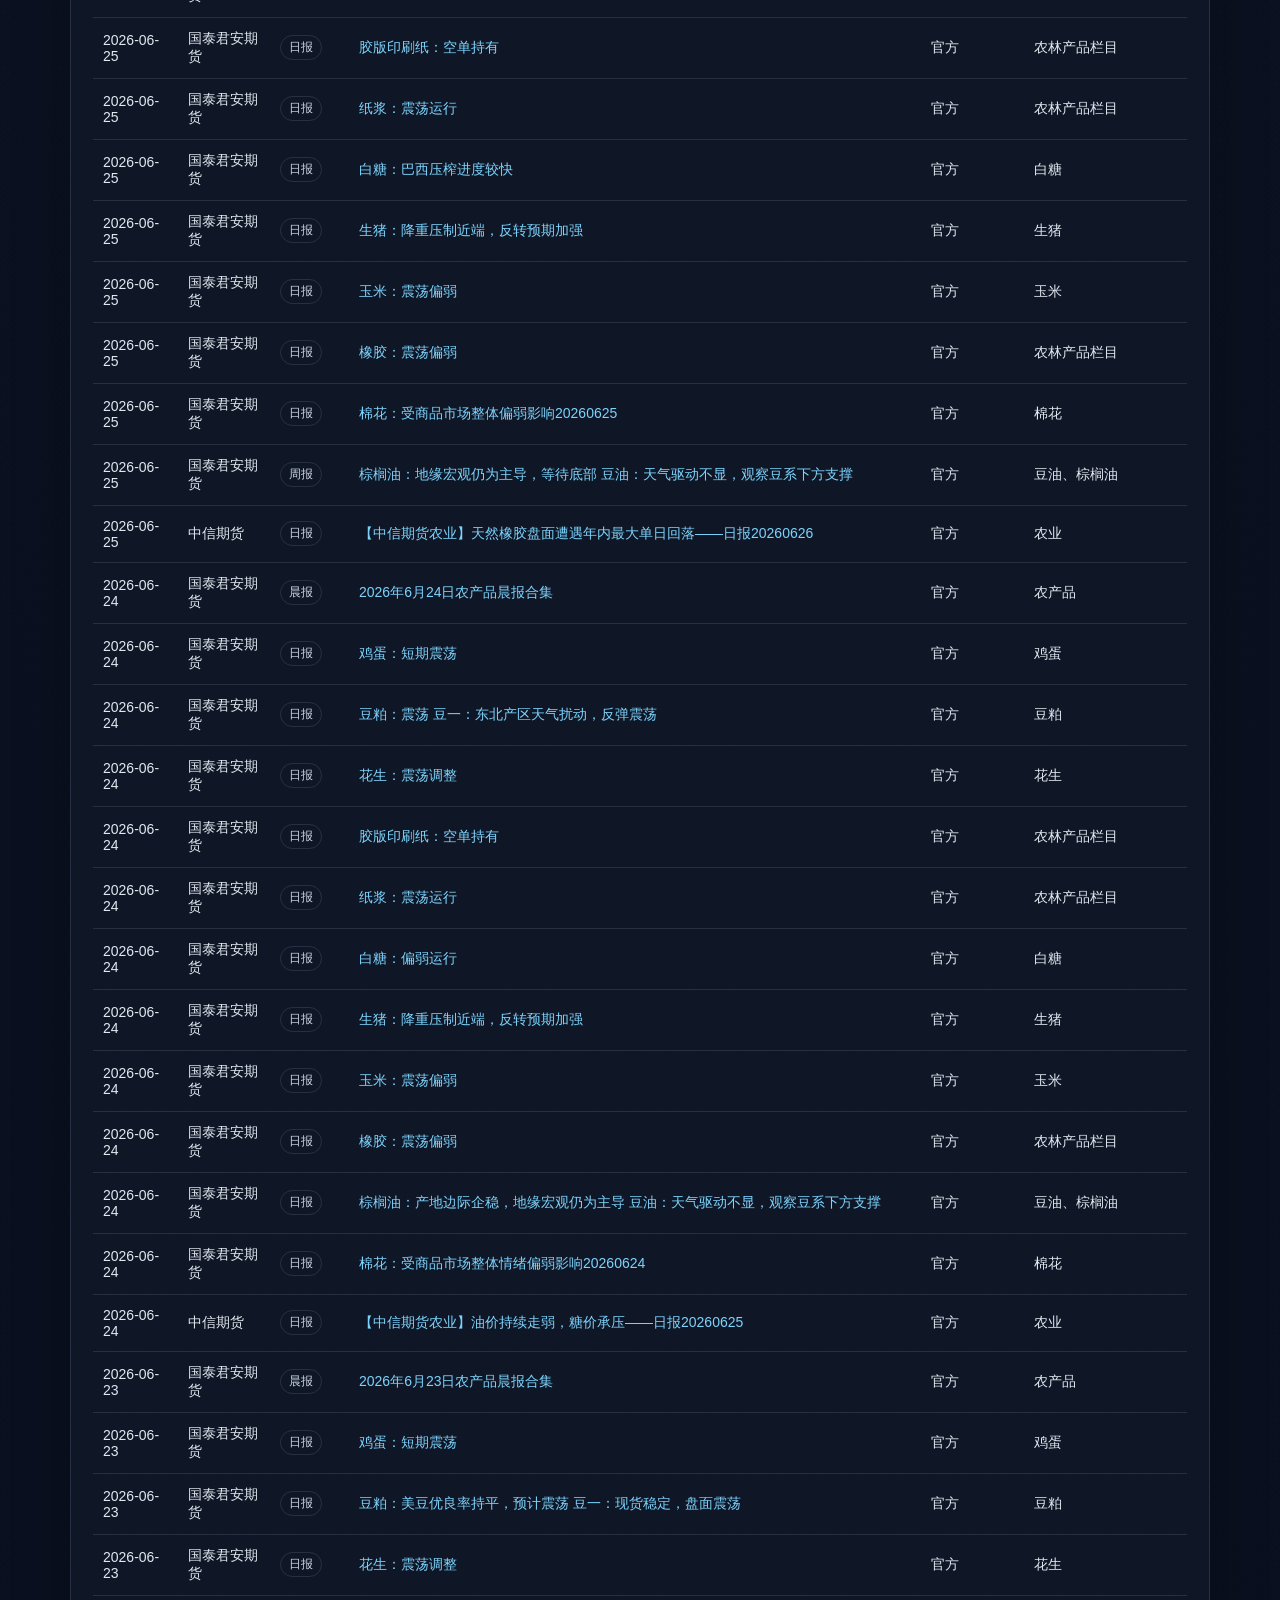
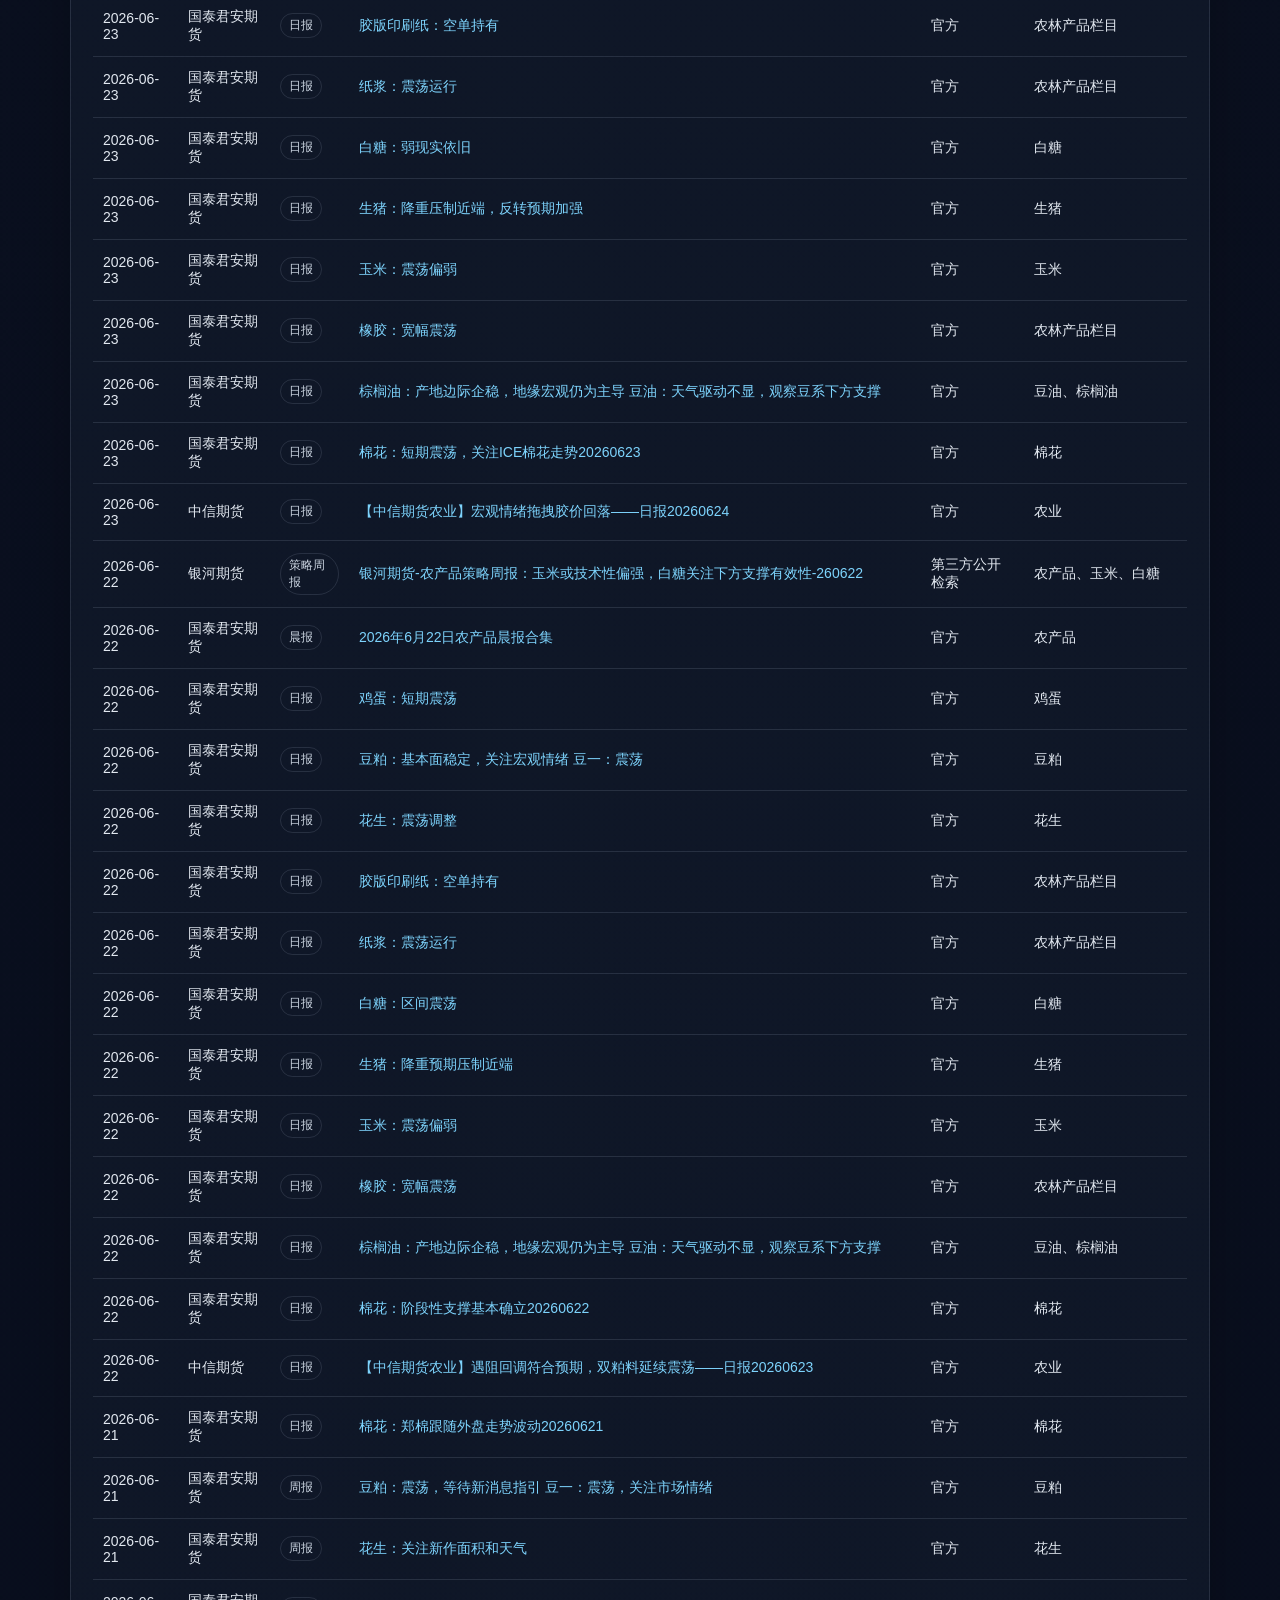
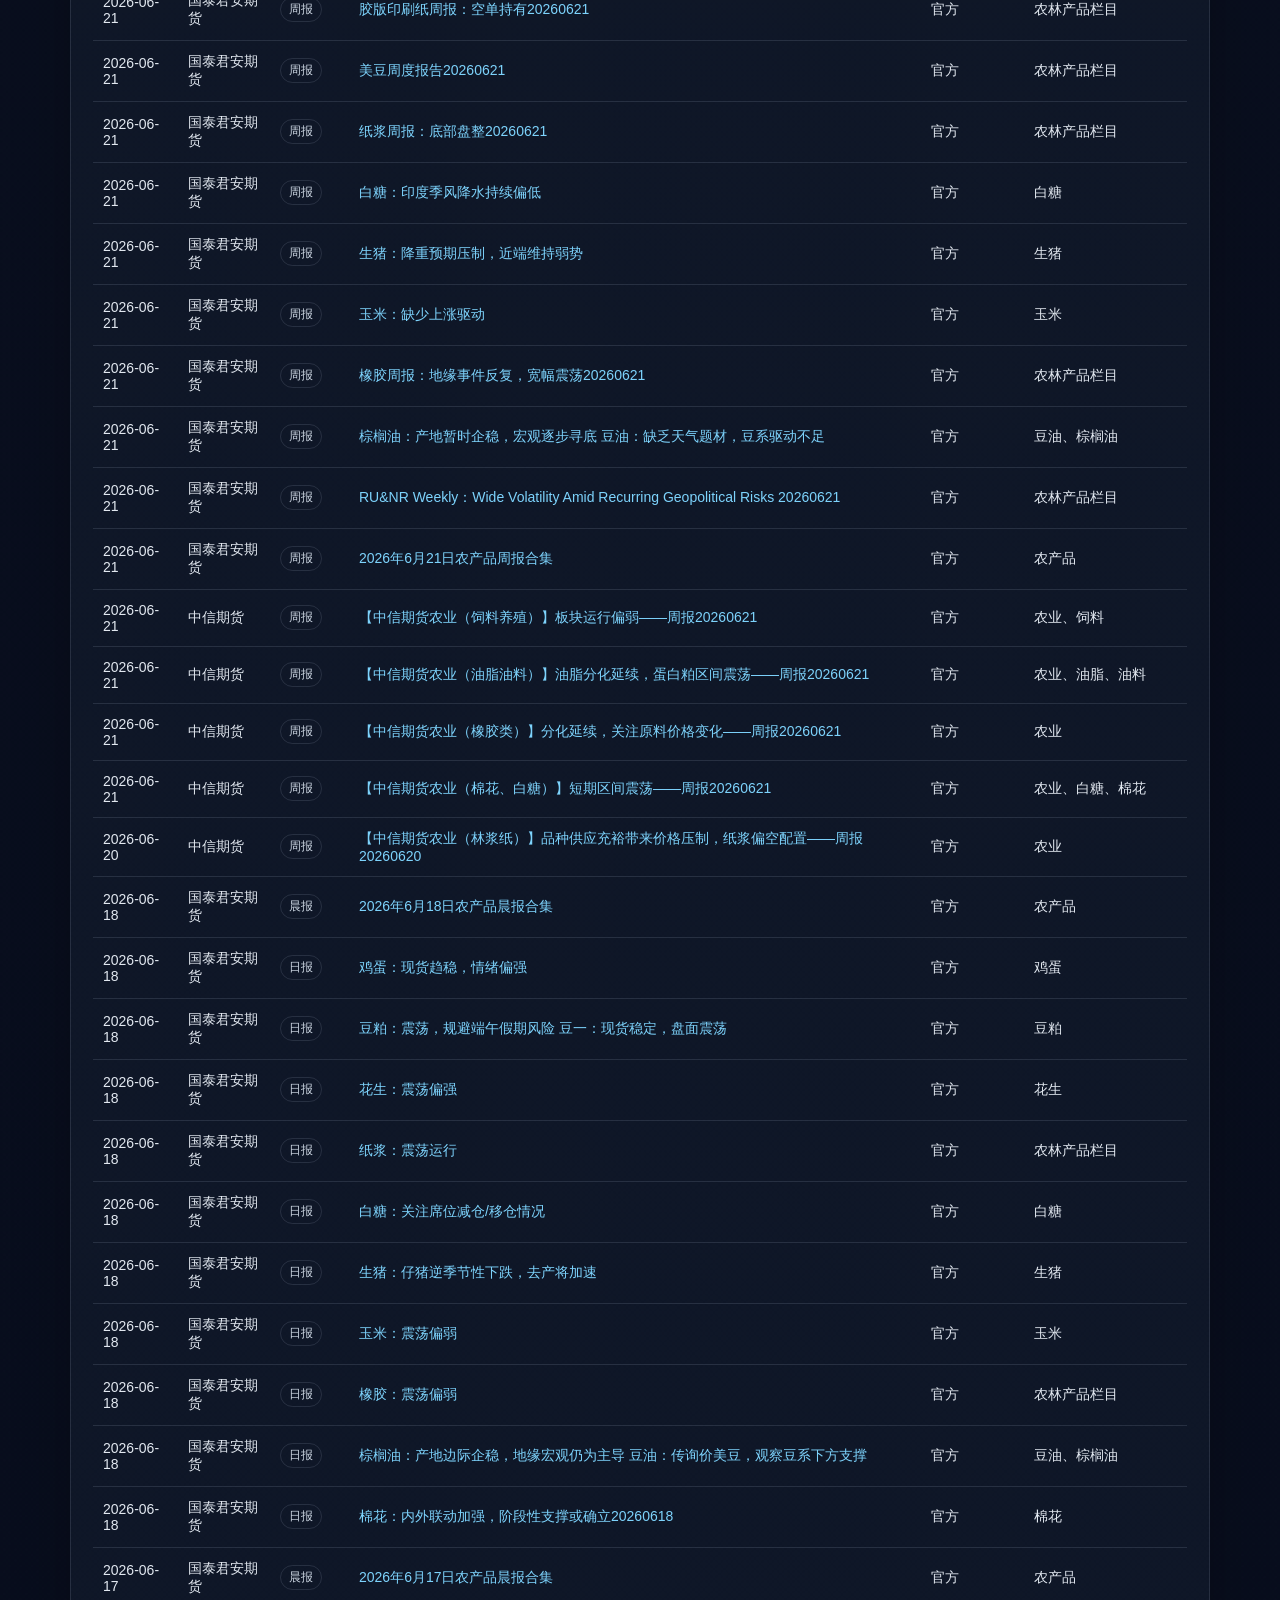
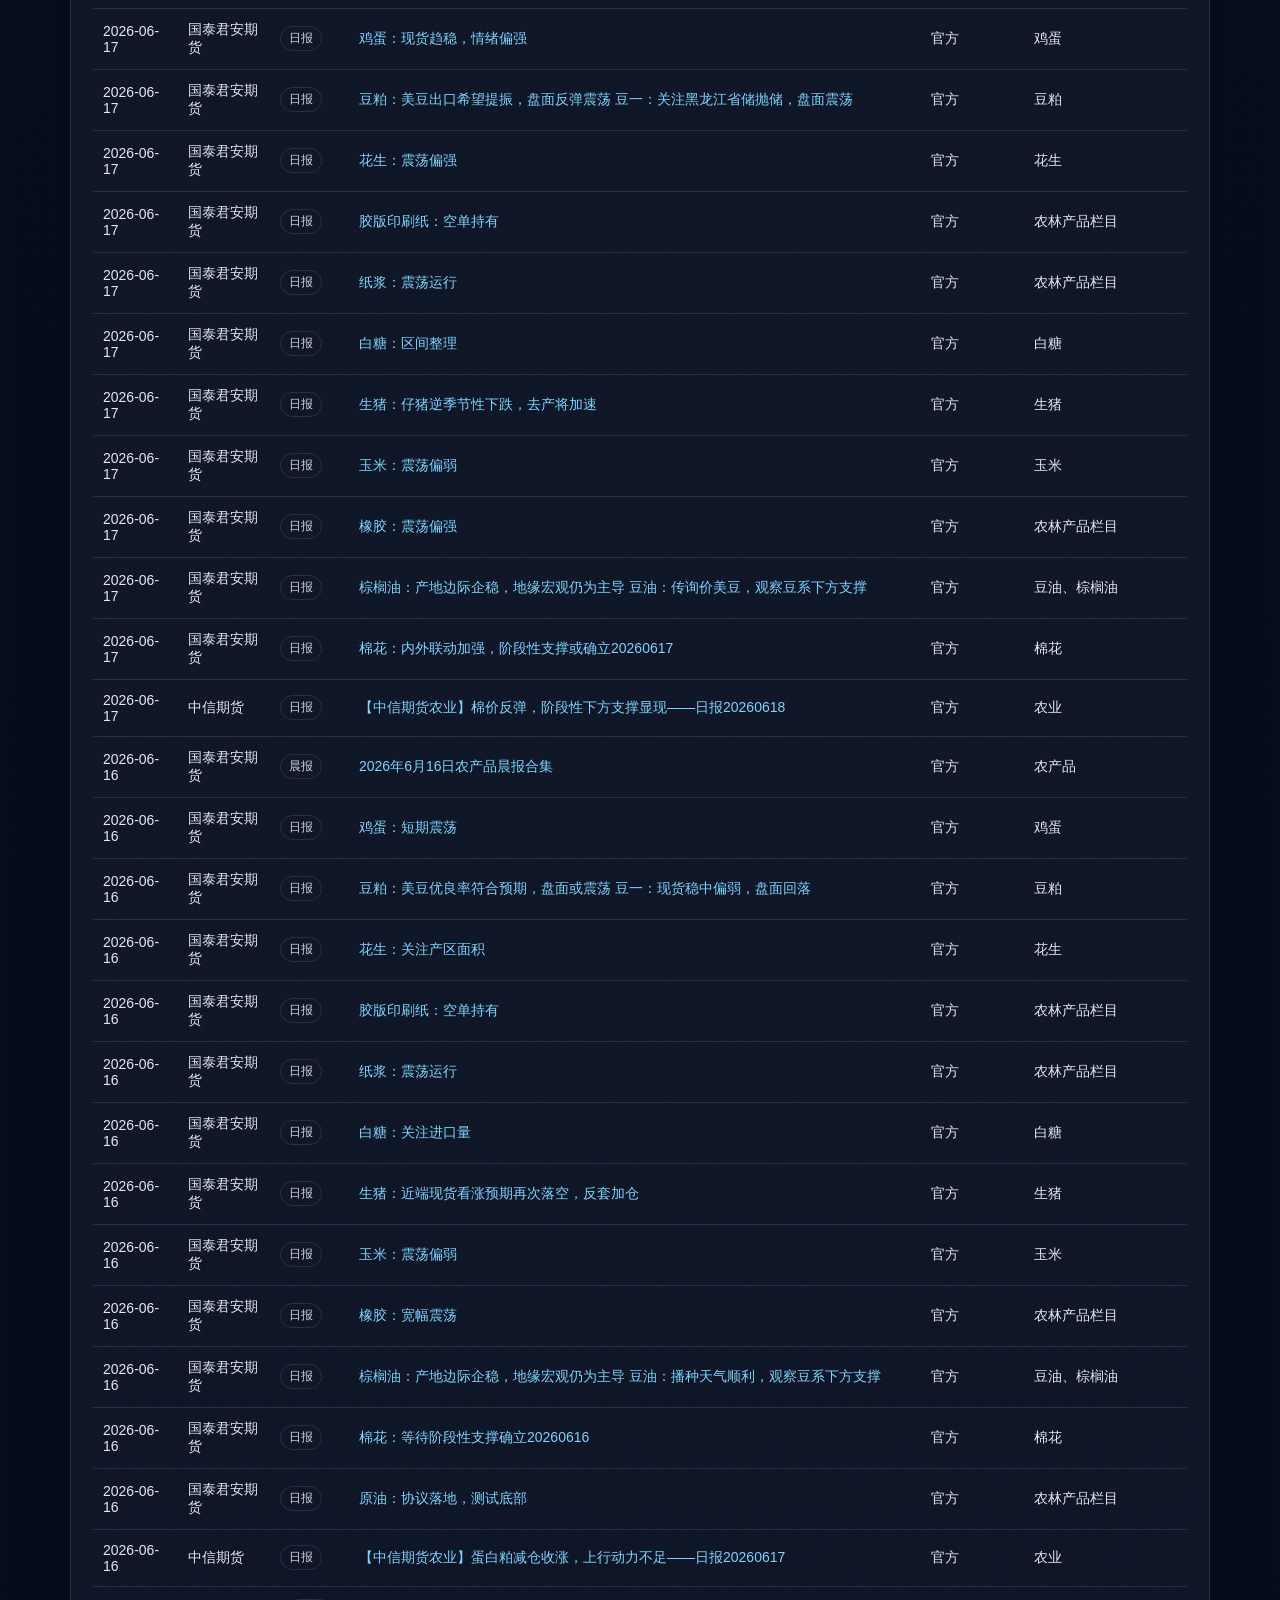
==== commit aada4e87: "Overwrite research ranking with agri report data" ====
--- a/docs/research-ranking/index.html
+++ b/docs/research-ranking/index.html
@@ -2,17 +2,18 @@
 <html lang="zh-CN">
 <head>
   <meta charset="utf-8" />
+  <meta http-equiv="Content-Type" content="text/html; charset=utf-8" />
   <meta name="viewport" content="width=device-width, initial-scale=1" />
-  <title>AA期货公司农产品研报准确率排行榜</title>
-  <meta name="description" content="AA类期货公司农产品研报观点准确率周度、月度回测排行榜 MVP" />
+  <title>AA期货公司农产品研报库</title>
+  <meta name="description" content="5家AA期货公司农产品日报、周报、早报、晨报公开研报线索库" />
   <link rel="stylesheet" href="assets/style.css" />
 </head>
 <body>
   <header class="hero">
     <div class="container">
-      <div class="eyebrow"></div>
-      <h1>AA期货公司农产品研报准确率排行榜</h1>
-      <p>收集AA类期货公司农产品研报，结构化提取观点，并按周度、月度窗口回测准确率。</p>
+      <div class="eyebrow">Research Ranking</div>
+      <h1>AA期货公司农产品研报库</h1>
+      <p>覆盖中信期货、国泰君安期货、华泰期货、永安期货、银河期货，整理最近3个月农产品日报、周报、早报、晨报及策略周报公开线索。</p>
       <div class="meta" id="site-meta">数据加载中...</div>
     </div>
   </header>
@@ -20,64 +21,50 @@
   <main class="container">
     <section class="cards" id="summary-cards"></section>
 
-    <section class="panel">
-      <div class="section-title">
-        <h2>总榜</h2>
-        <span>按综合评分排序</span>
-      </div>
-      <div class="table-wrap">
-        <table id="overall-table"></table>
-      </div>
-    </section>
-
     <section class="grid two">
       <div class="panel">
         <div class="section-title">
-          <h2>周榜</h2>
-          <span>未来约5个交易日</span>
+          <h2>机构覆盖</h2>
+          <span>按线索数排序</span>
         </div>
-        <div class="table-wrap"><table id="weekly-table"></table></div>
+        <div class="table-wrap"><table id="company-table"></table></div>
       </div>
       <div class="panel">
         <div class="section-title">
-          <h2>月榜</h2>
-          <span>未来约20个交易日</span>
+          <h2>类型分布</h2>
+          <span>日报 / 周报 / 晨报等</span>
         </div>
-        <div class="table-wrap"><table id="monthly-table"></table></div>
+        <div class="table-wrap"><table id="type-table"></table></div>
       </div>
     </section>
 
     <section class="panel">
       <div class="section-title">
-        <h2>品种榜</h2>
-        <span>按品种拆分机构表现</span>
+        <h2>研报明细</h2>
+        <span>当前匹配 <b id="filtered-count">0</b> 条，最多展示500条</span>
       </div>
-      <div class="filters" id="commodity-filters"></div>
-      <div class="table-wrap"><table id="commodity-table"></table></div>
-    </section>
-
-    <section class="panel">
-      <div class="section-title">
-        <h2>最新研报观点与回测</h2>
-        <span>展示观点、证据句、收益率、命中结果</span>
+      <div class="filters controls">
+        <select id="company-filter"></select>
+        <select id="type-filter"></select>
+        <select id="source-filter"></select>
+        <input id="keyword-filter" type="search" placeholder="搜索标题/关键词" />
       </div>
-      <div id="reports-list" class="reports"></div>
+      <div class="table-wrap"><table id="reports-list"></table></div>
     </section>
 
     <section class="panel note">
-      <h2>方法说明</h2>
+      <h2>说明</h2>
       <ul>
-        <li>看多：观察窗口收益率大于阈值，判定命中。</li>
-        <li>看空：观察窗口收益率小于负阈值，判定命中。</li>
-        <li>震荡：观察窗口绝对收益率小于阈值，判定命中。</li>
-        <li>周度默认阈值 ±1.5%，月度默认阈值 ±3.0%；生猪波动更高，阈值相应提高。</li>
-        <li>当前为MVP样例数据，真实版本应接入研报采集、LLM抽取、行情更新和定时推送。</li>
+        <li>本页已用真实公开研报发现数据覆盖原样例排行榜数据。</li>
+        <li>中信期货、国泰君安期货、华泰期货优先使用官方来源。</li>
+        <li>永安期货、银河期货官网对日报/周报批量抓取不稳定，当前含第三方公开线索，建议用于后续二次核验。</li>
+        <li>“准确率排行榜”需要结构化提取观点并接入行情回测后再恢复排名计算。</li>
       </ul>
     </section>
   </main>
 
   <footer class="footer">
-    <div class="container">仅展示结构化观点和回测结果，不公开转载研报全文。</div>
+    <div class="container">数据仅用于研究，不构成投资建议。</div>
   </footer>
 
   <script src="assets/app.js"></script>
--- a/docs/research-ranking/assets/style.css
+++ b/docs/research-ranking/assets/style.css
@@ -35,6 +35,7 @@
 .card { padding: 18px; }
 .card .label { color: var(--muted); font-size: 14px; }
 .card .value { margin-top: 8px; font-size: 30px; font-weight: 800; }
+.card .value.small { font-size: 20px; }
 .panel { padding: 22px; margin-bottom: 20px; }
 .section-title { display: flex; align-items: end; justify-content: space-between; gap: 16px; margin-bottom: 16px; }
 .section-title h2 { margin: 0; font-size: 22px; }
@@ -57,6 +58,17 @@
   border-radius: 999px; padding: 8px 12px; cursor: pointer;
 }
 .filters button.active { background: var(--blue); color: #00111f; font-weight: 800; }
+.controls select, .controls input {
+  background: var(--panel-2);
+  color: var(--text);
+  border: 1px solid var(--line);
+  border-radius: 12px;
+  padding: 9px 12px;
+  min-width: 150px;
+}
+a { color: #7dd3fc; text-decoration: none; }
+a:hover { text-decoration: underline; }
+.empty { color: var(--muted); padding: 16px; }
 .reports { display: grid; gap: 12px; }
 .report-card { padding: 16px; border: 1px solid var(--line); border-radius: 14px; background: rgba(15, 23, 42, .72); }
 .report-title { display: flex; justify-content: space-between; gap: 12px; font-weight: 800; }
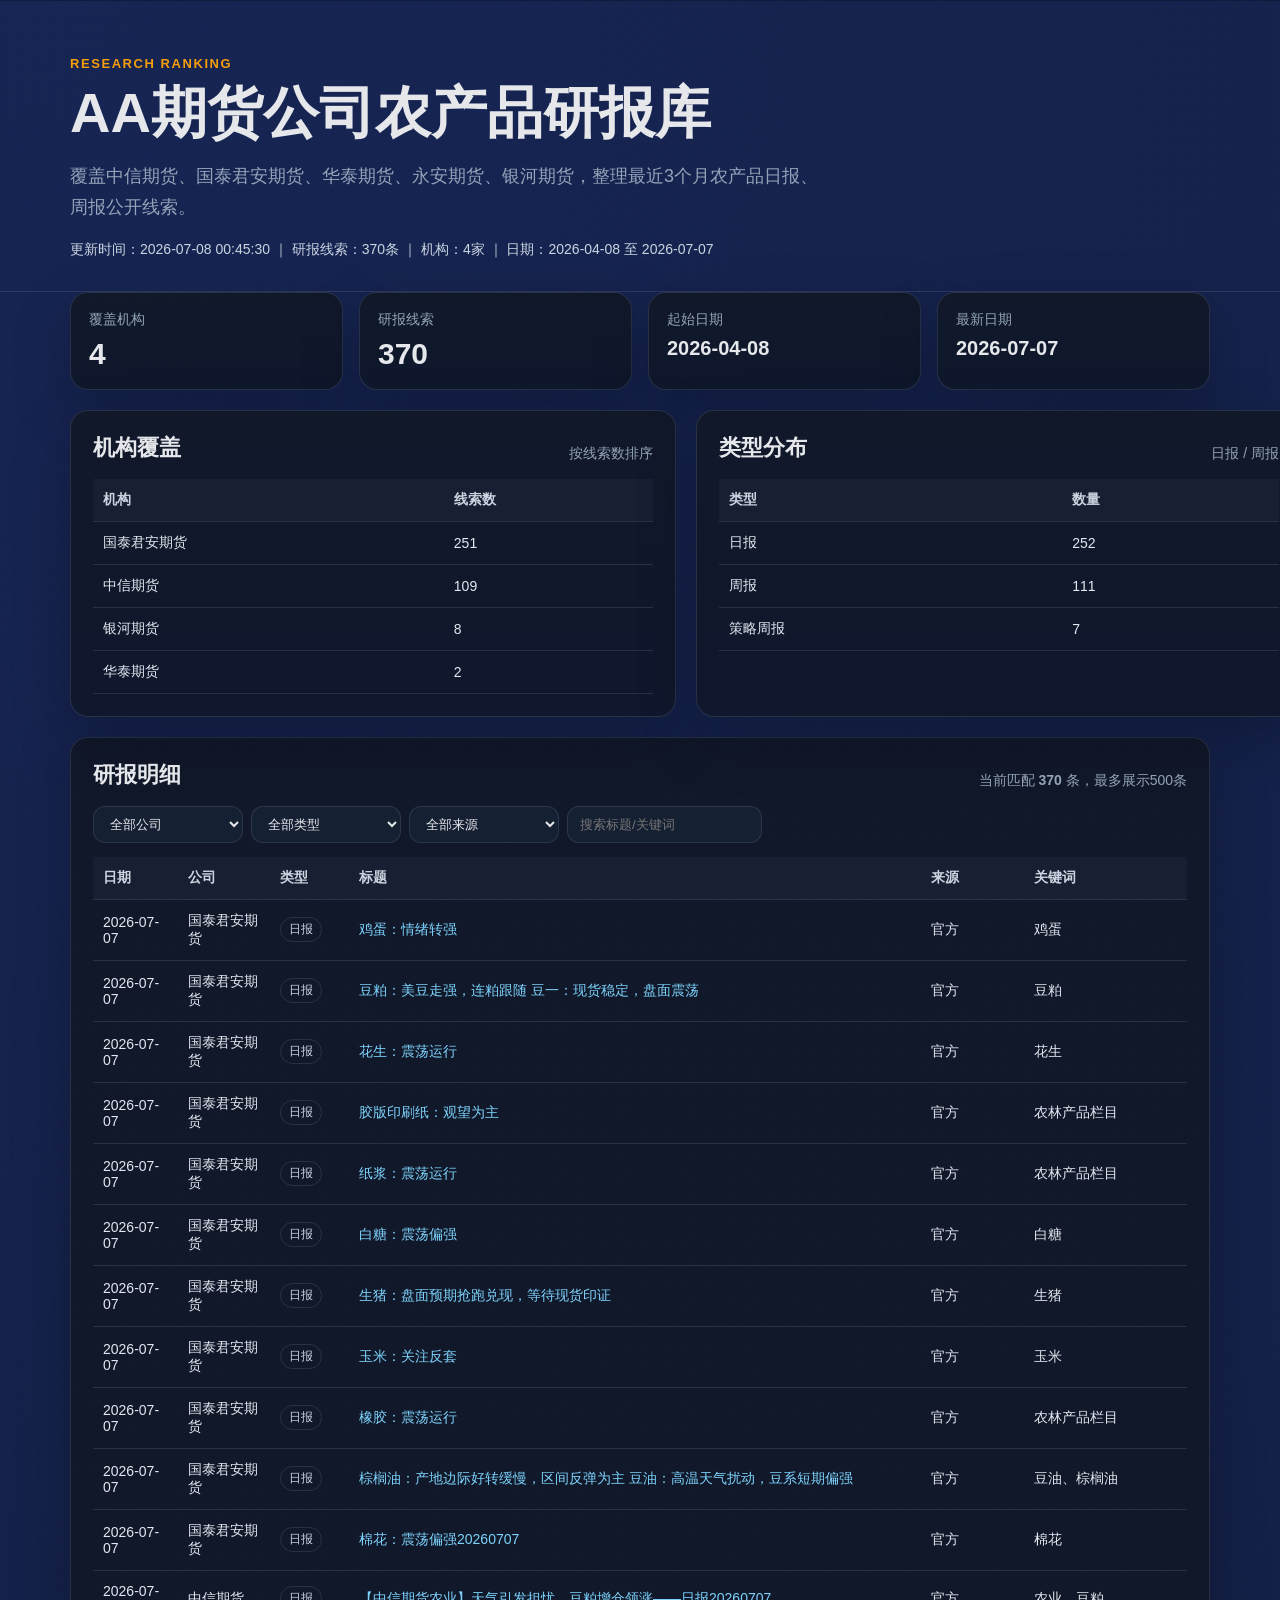
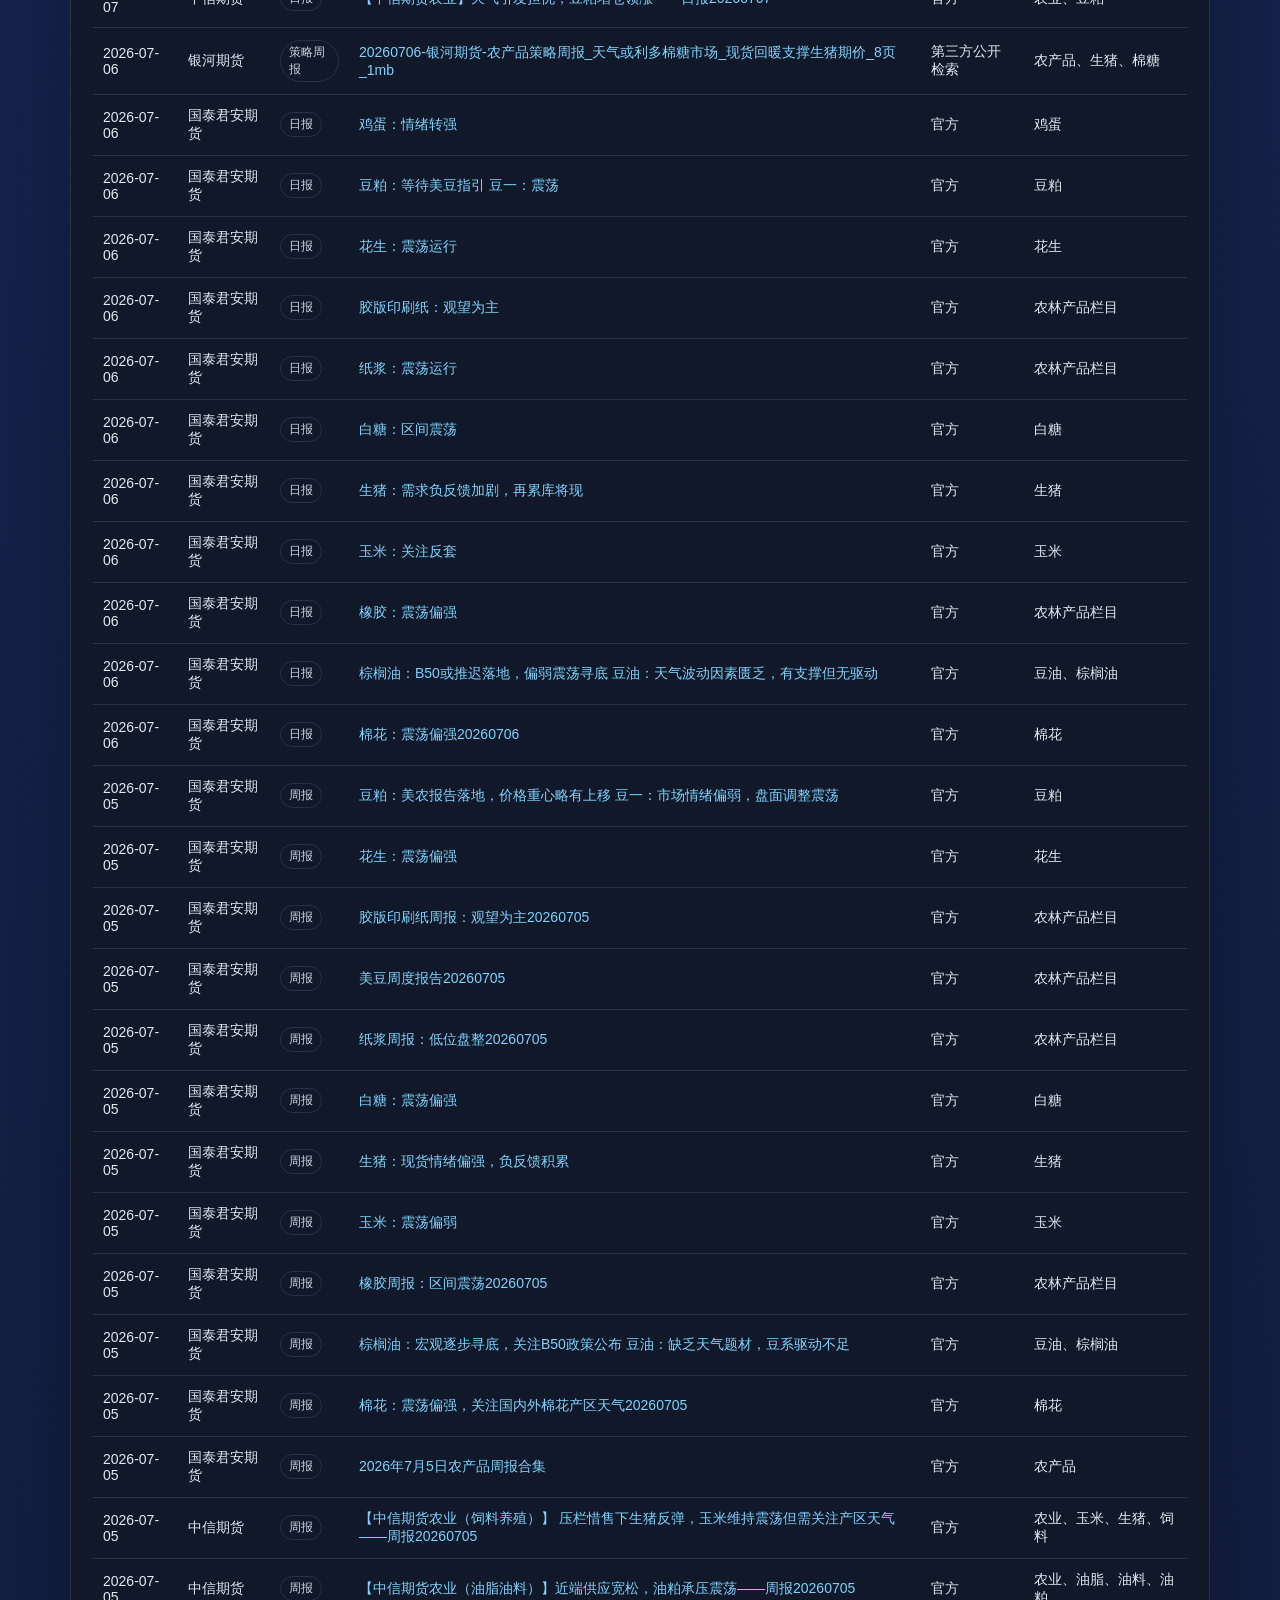
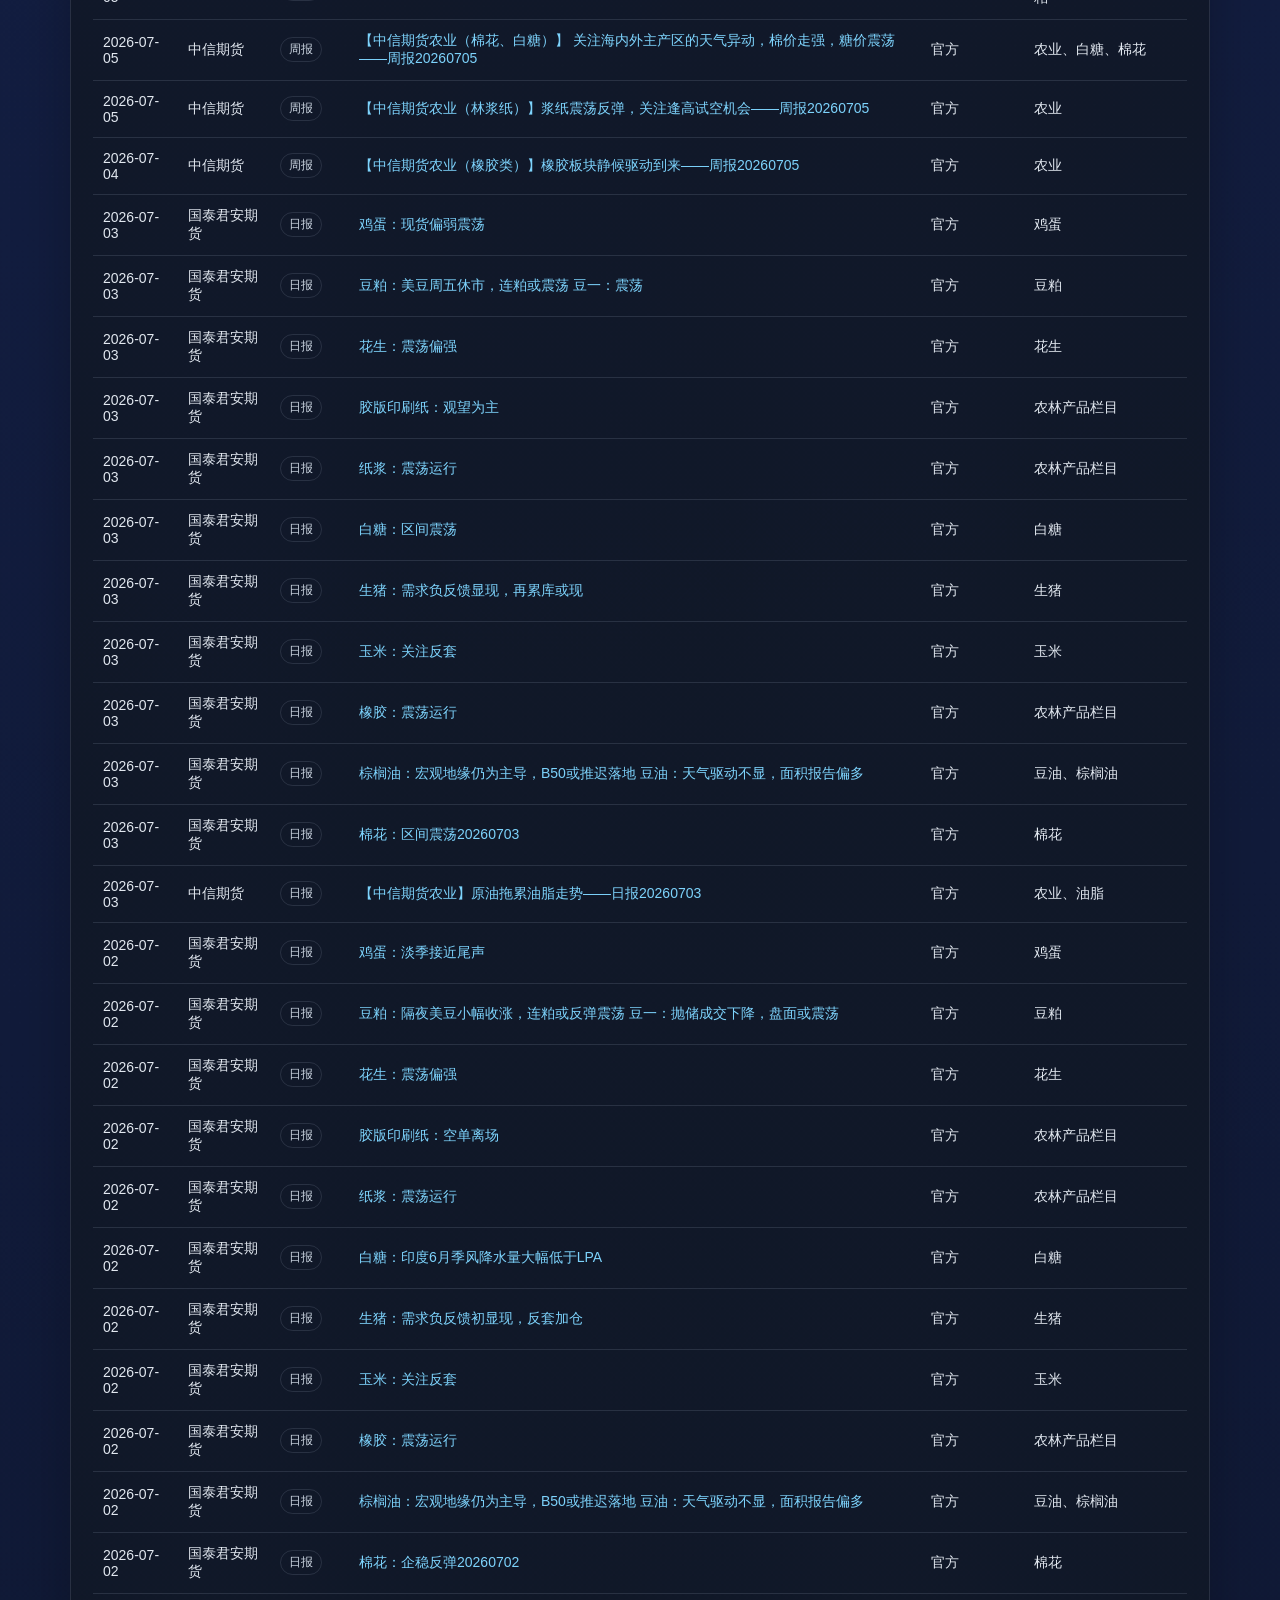
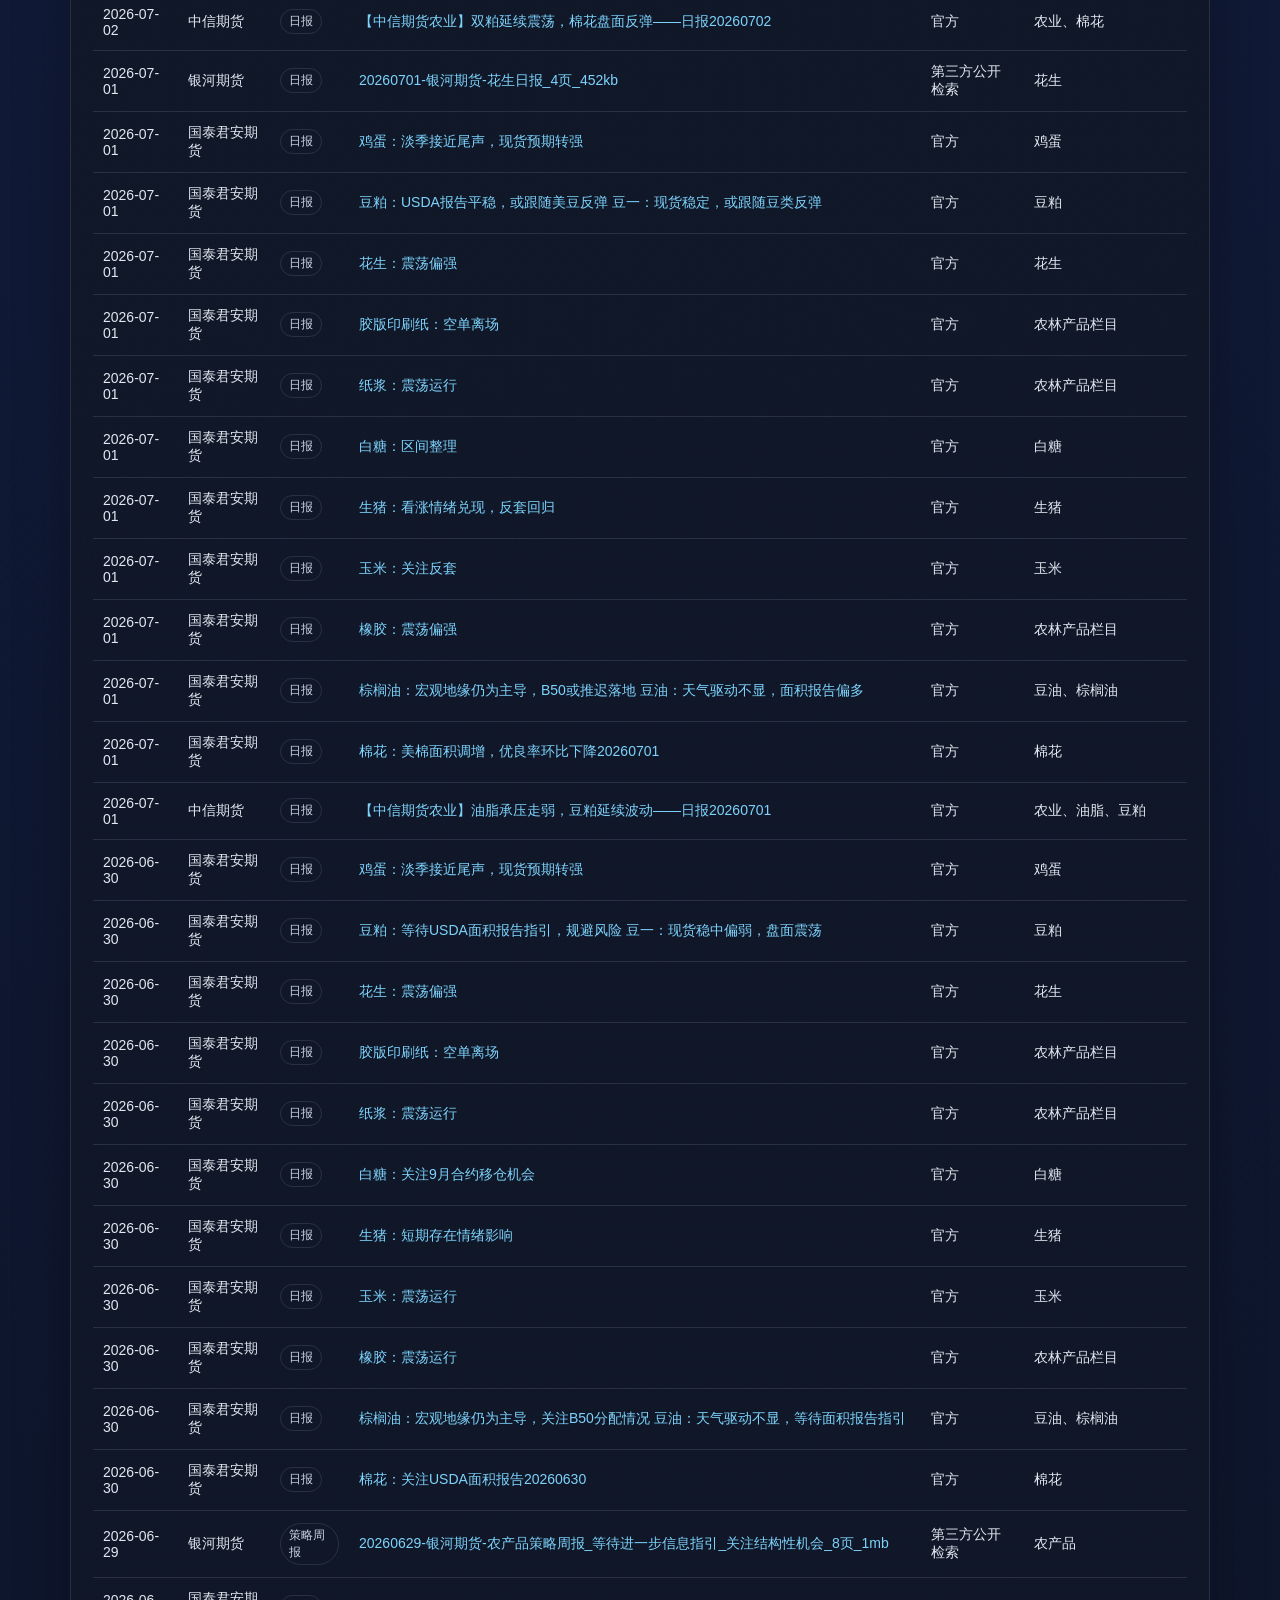
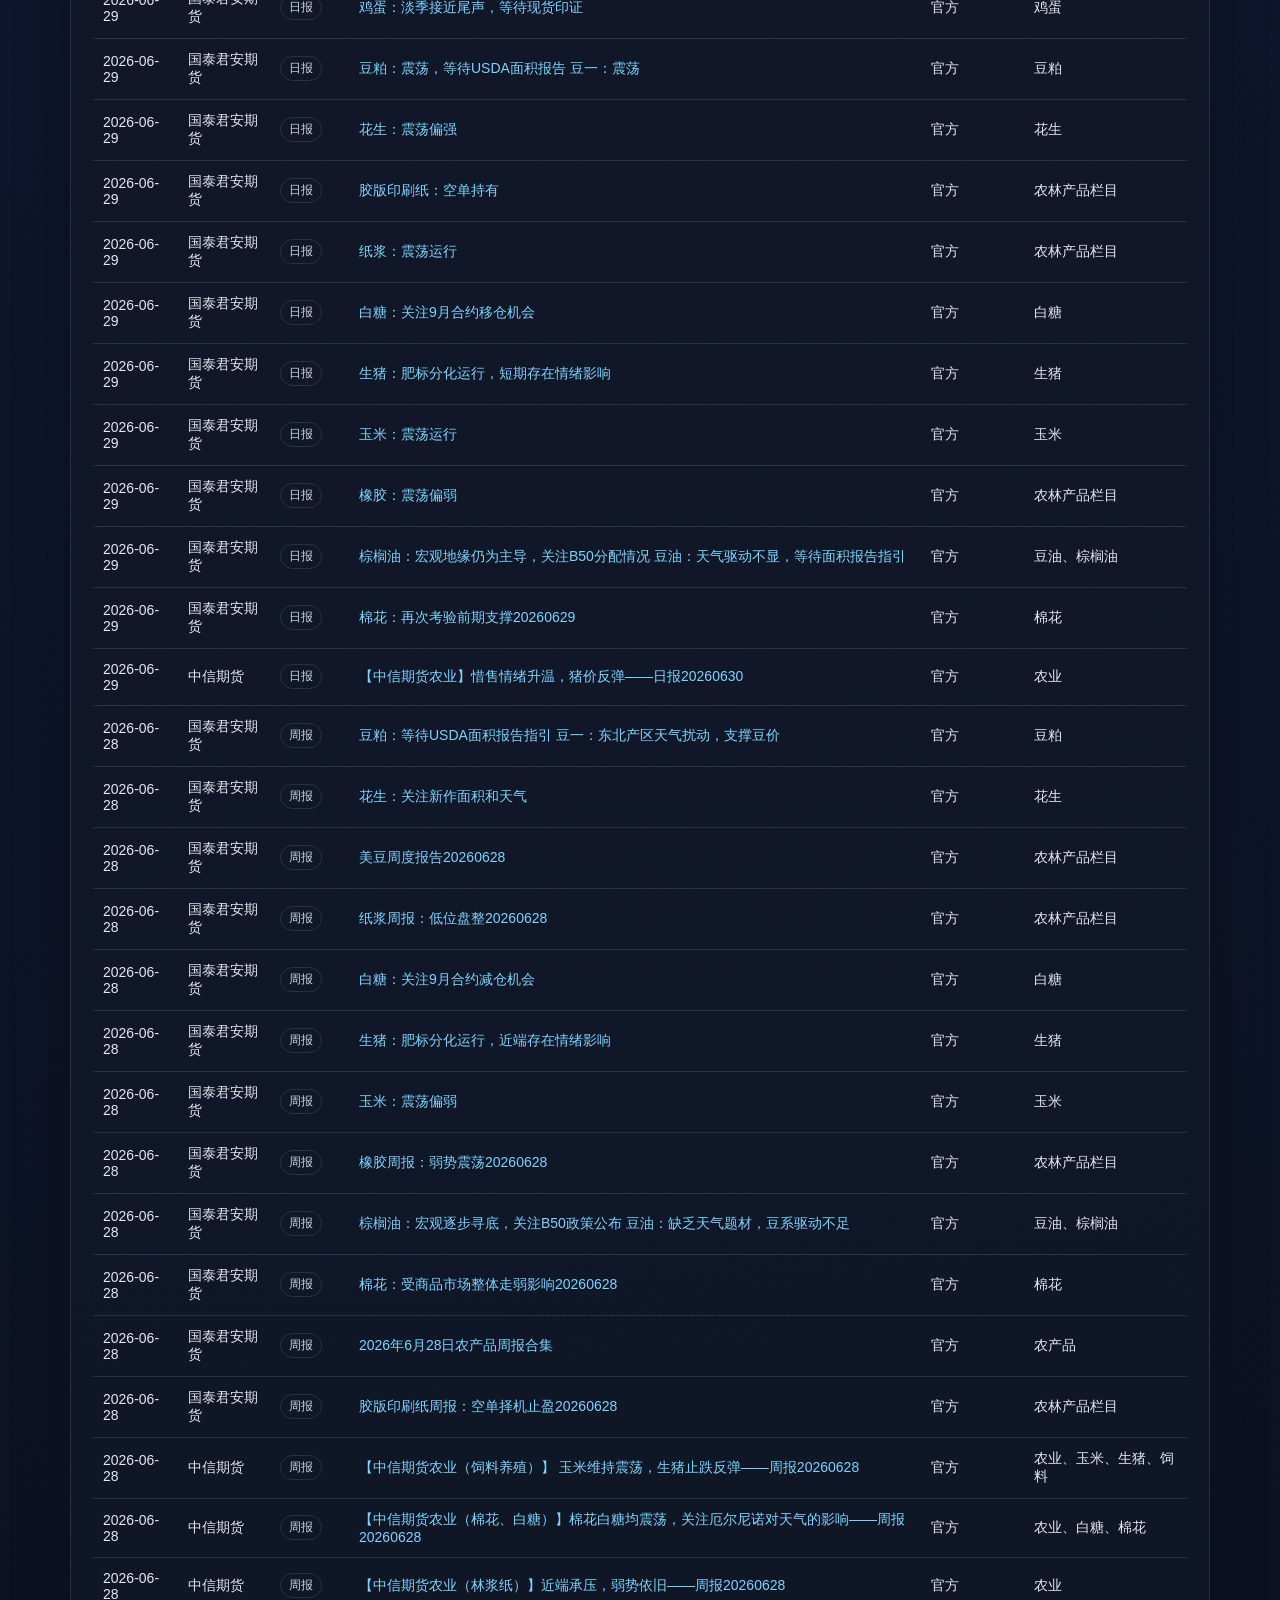
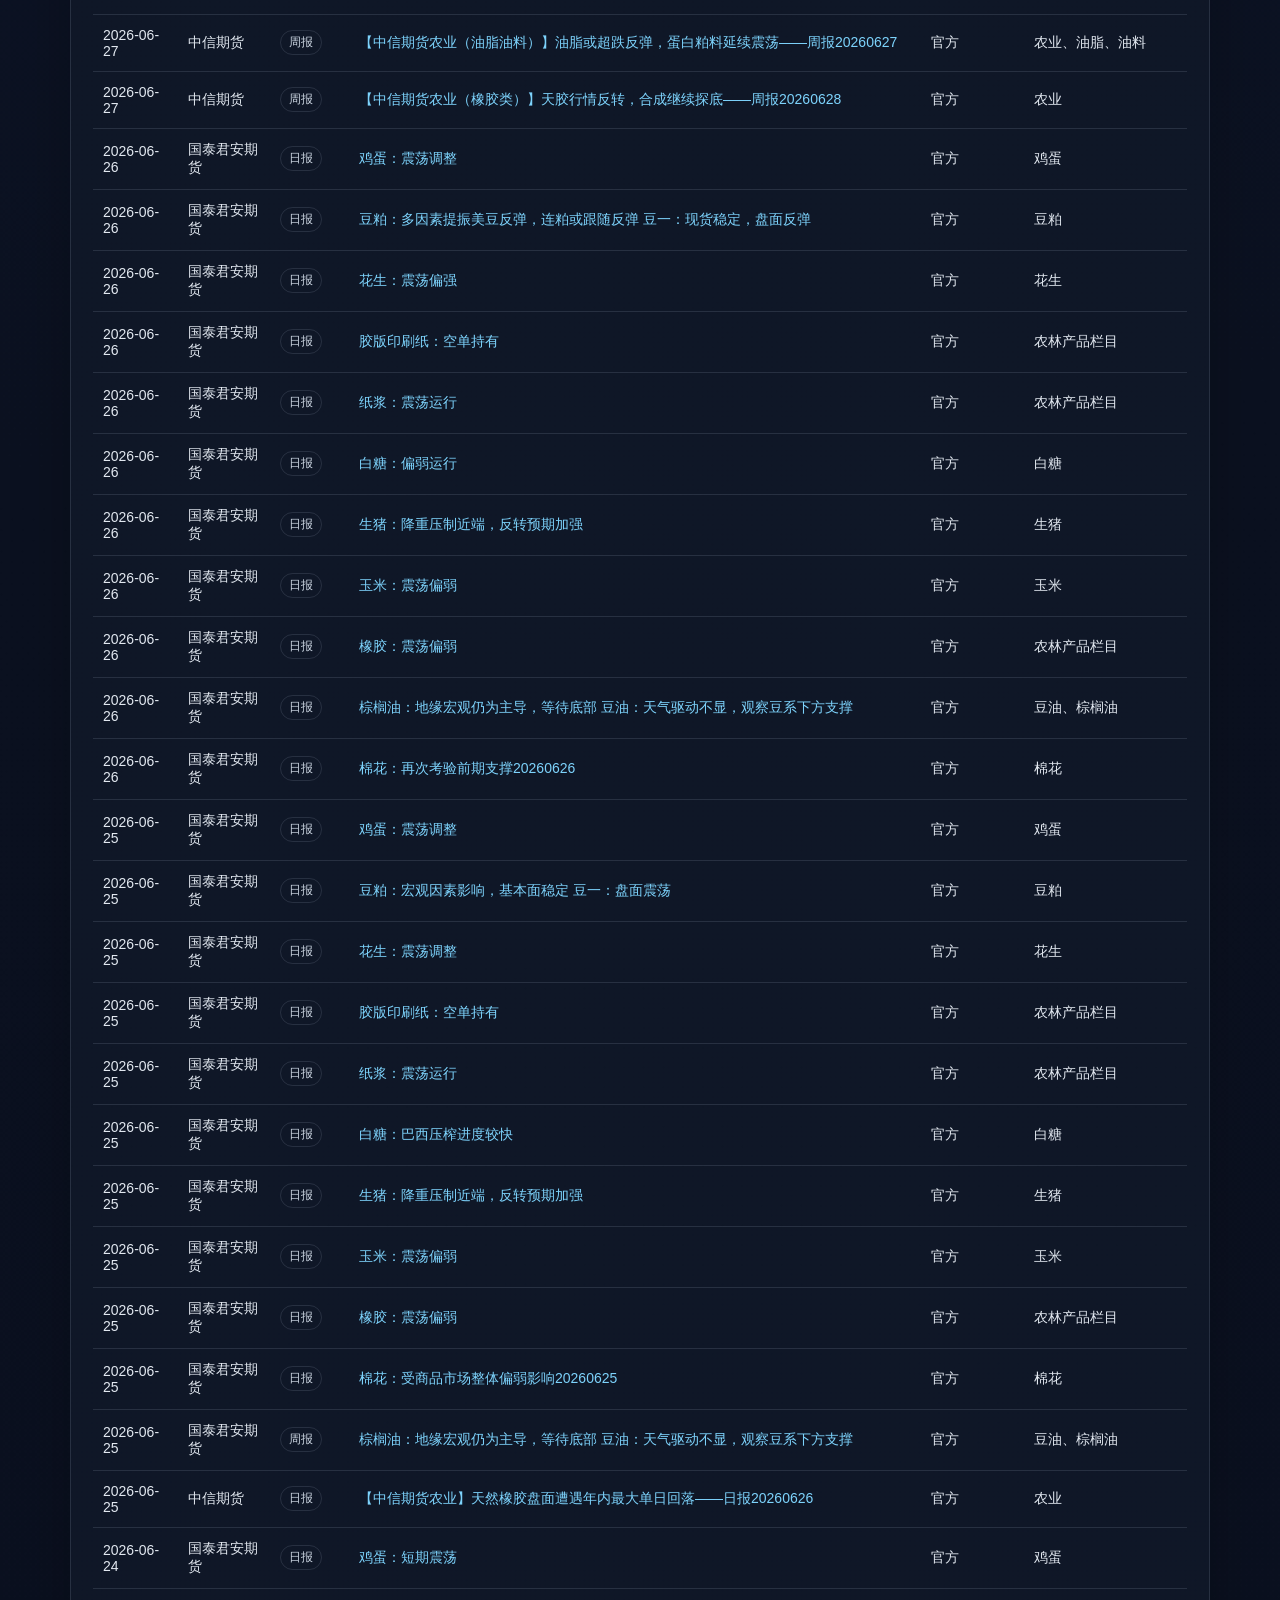
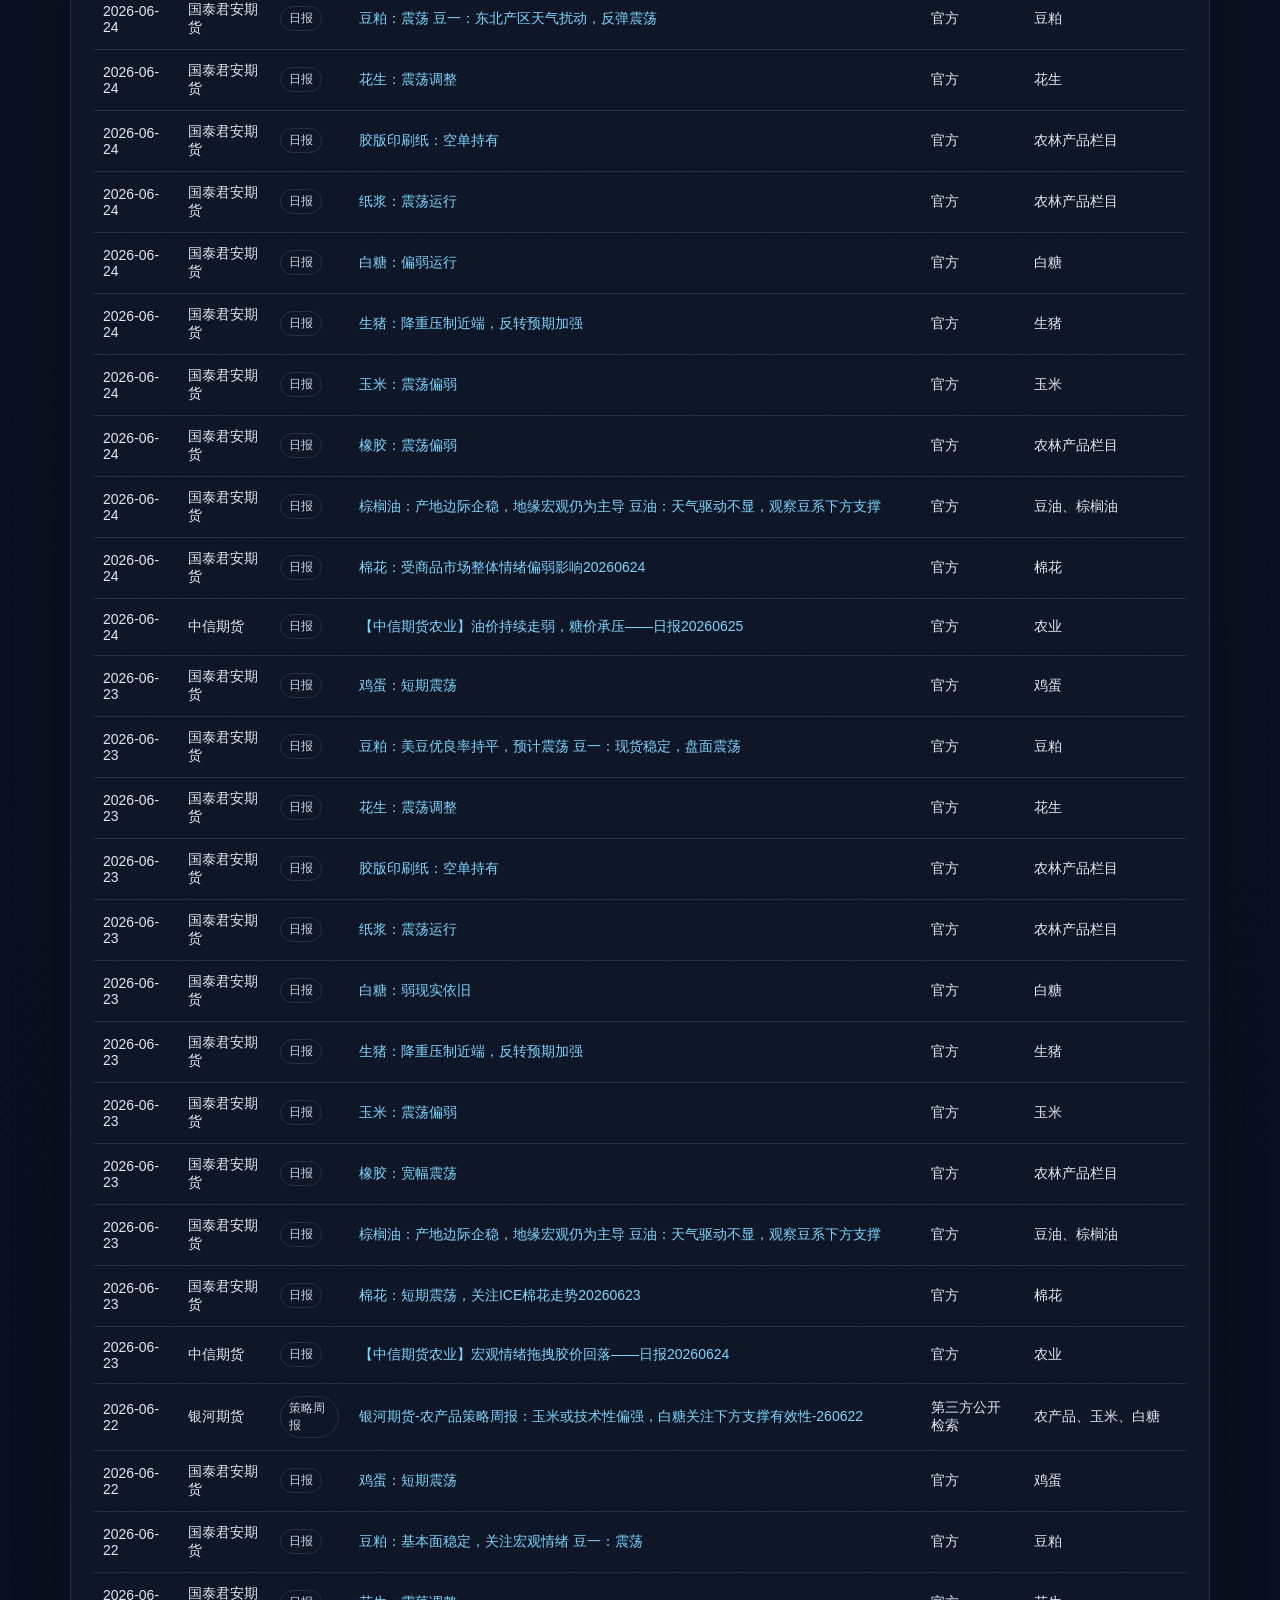
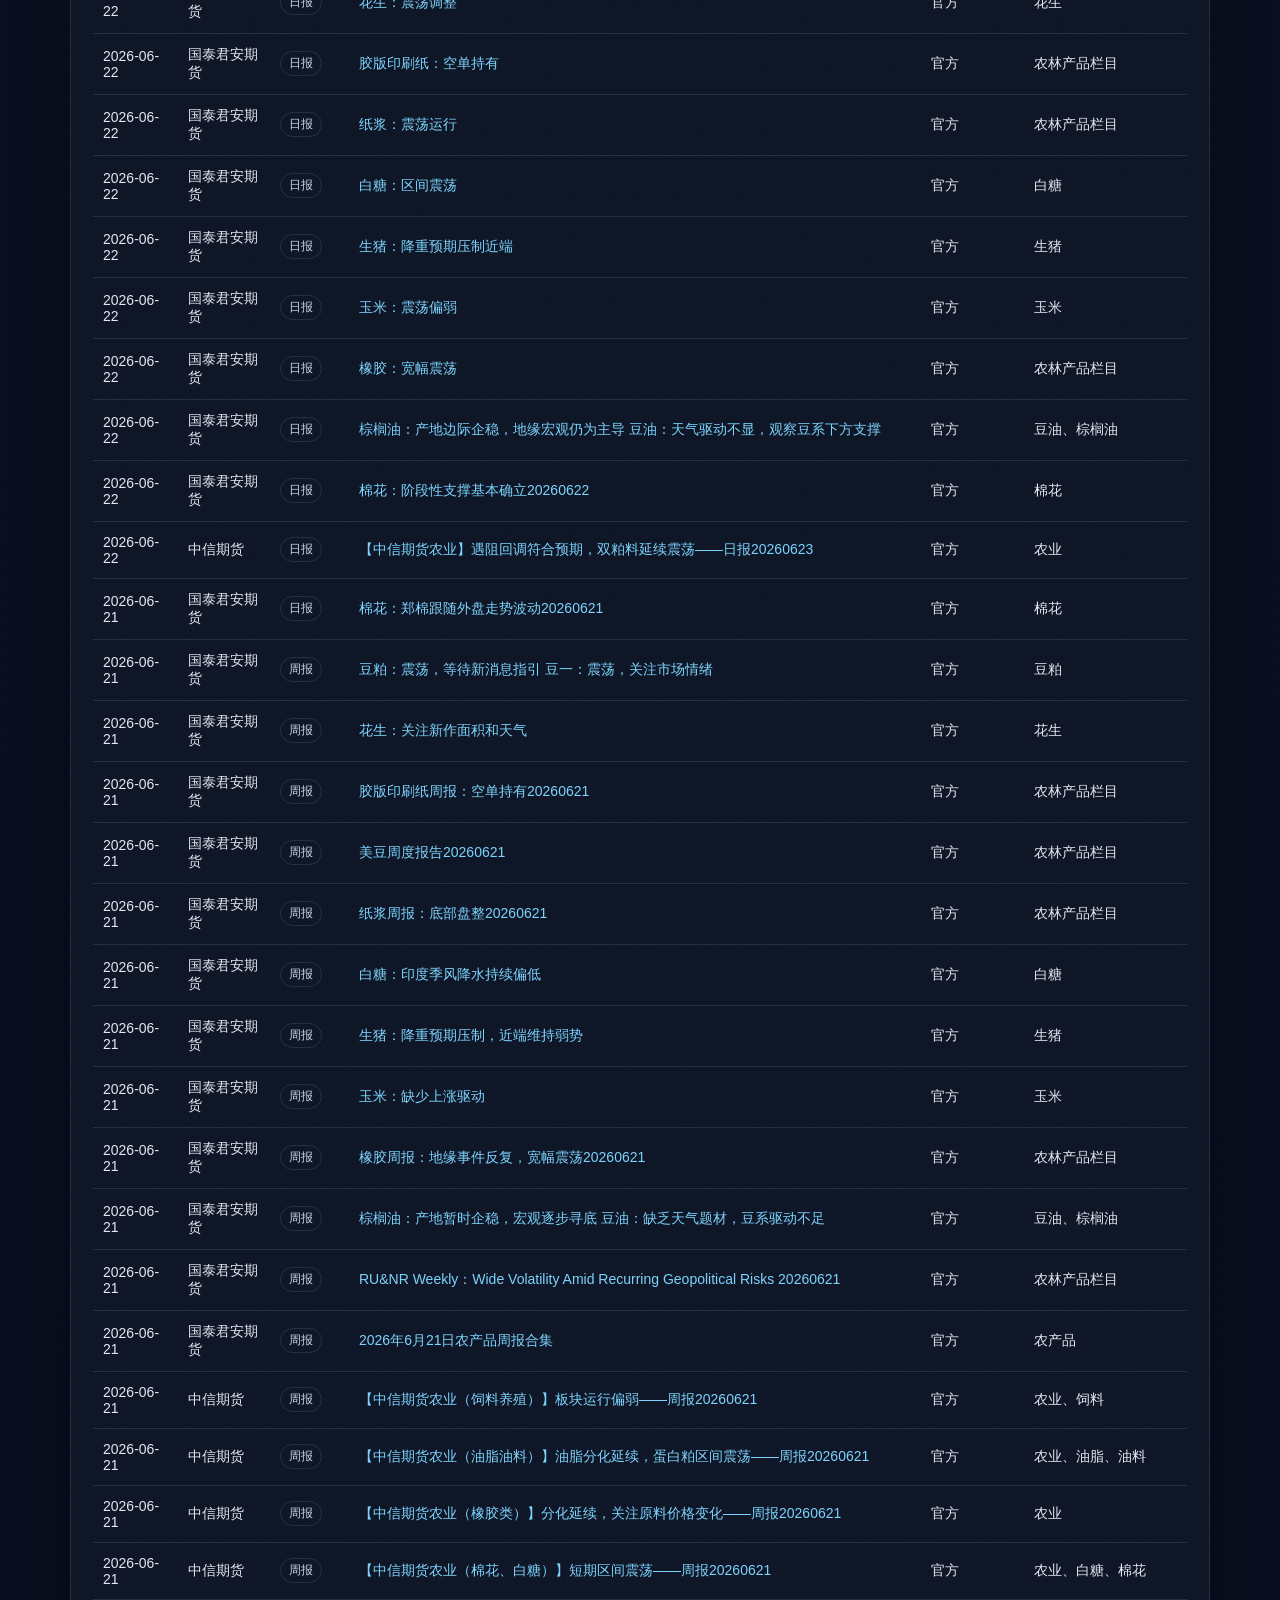
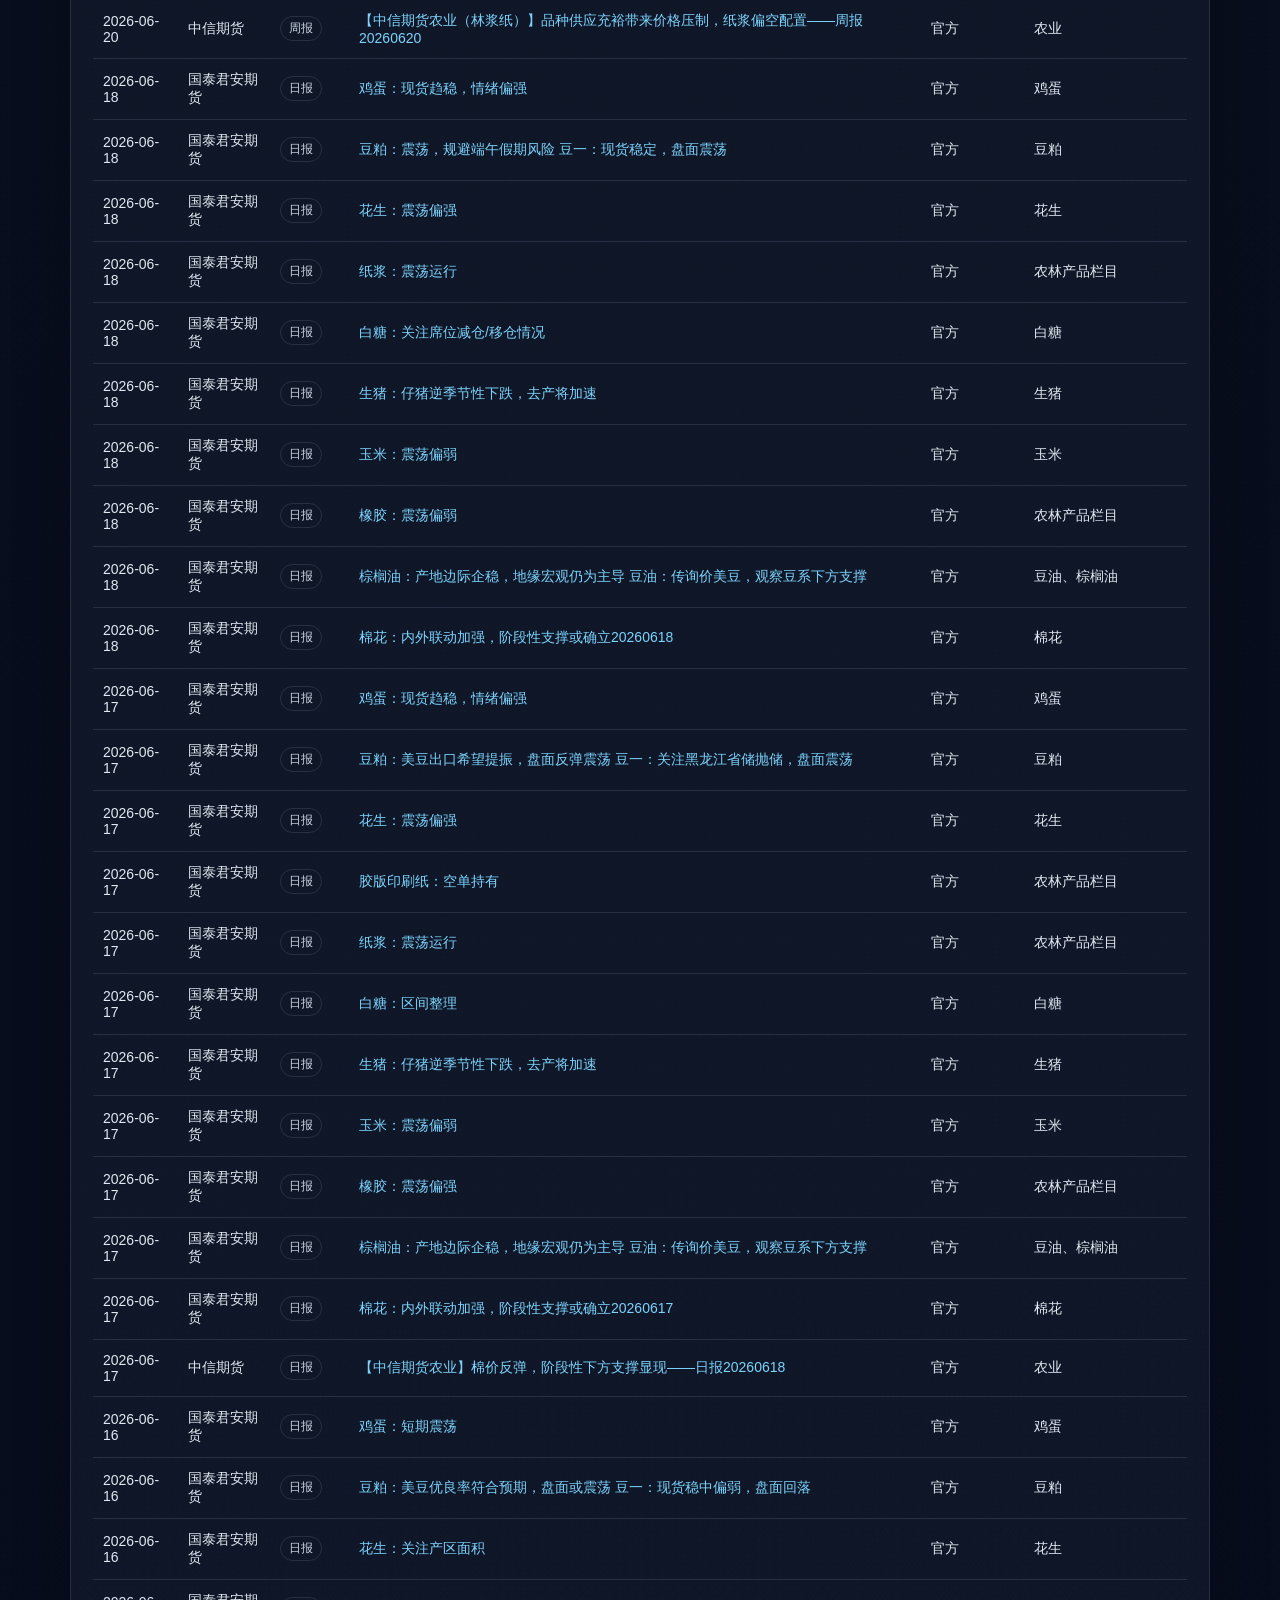
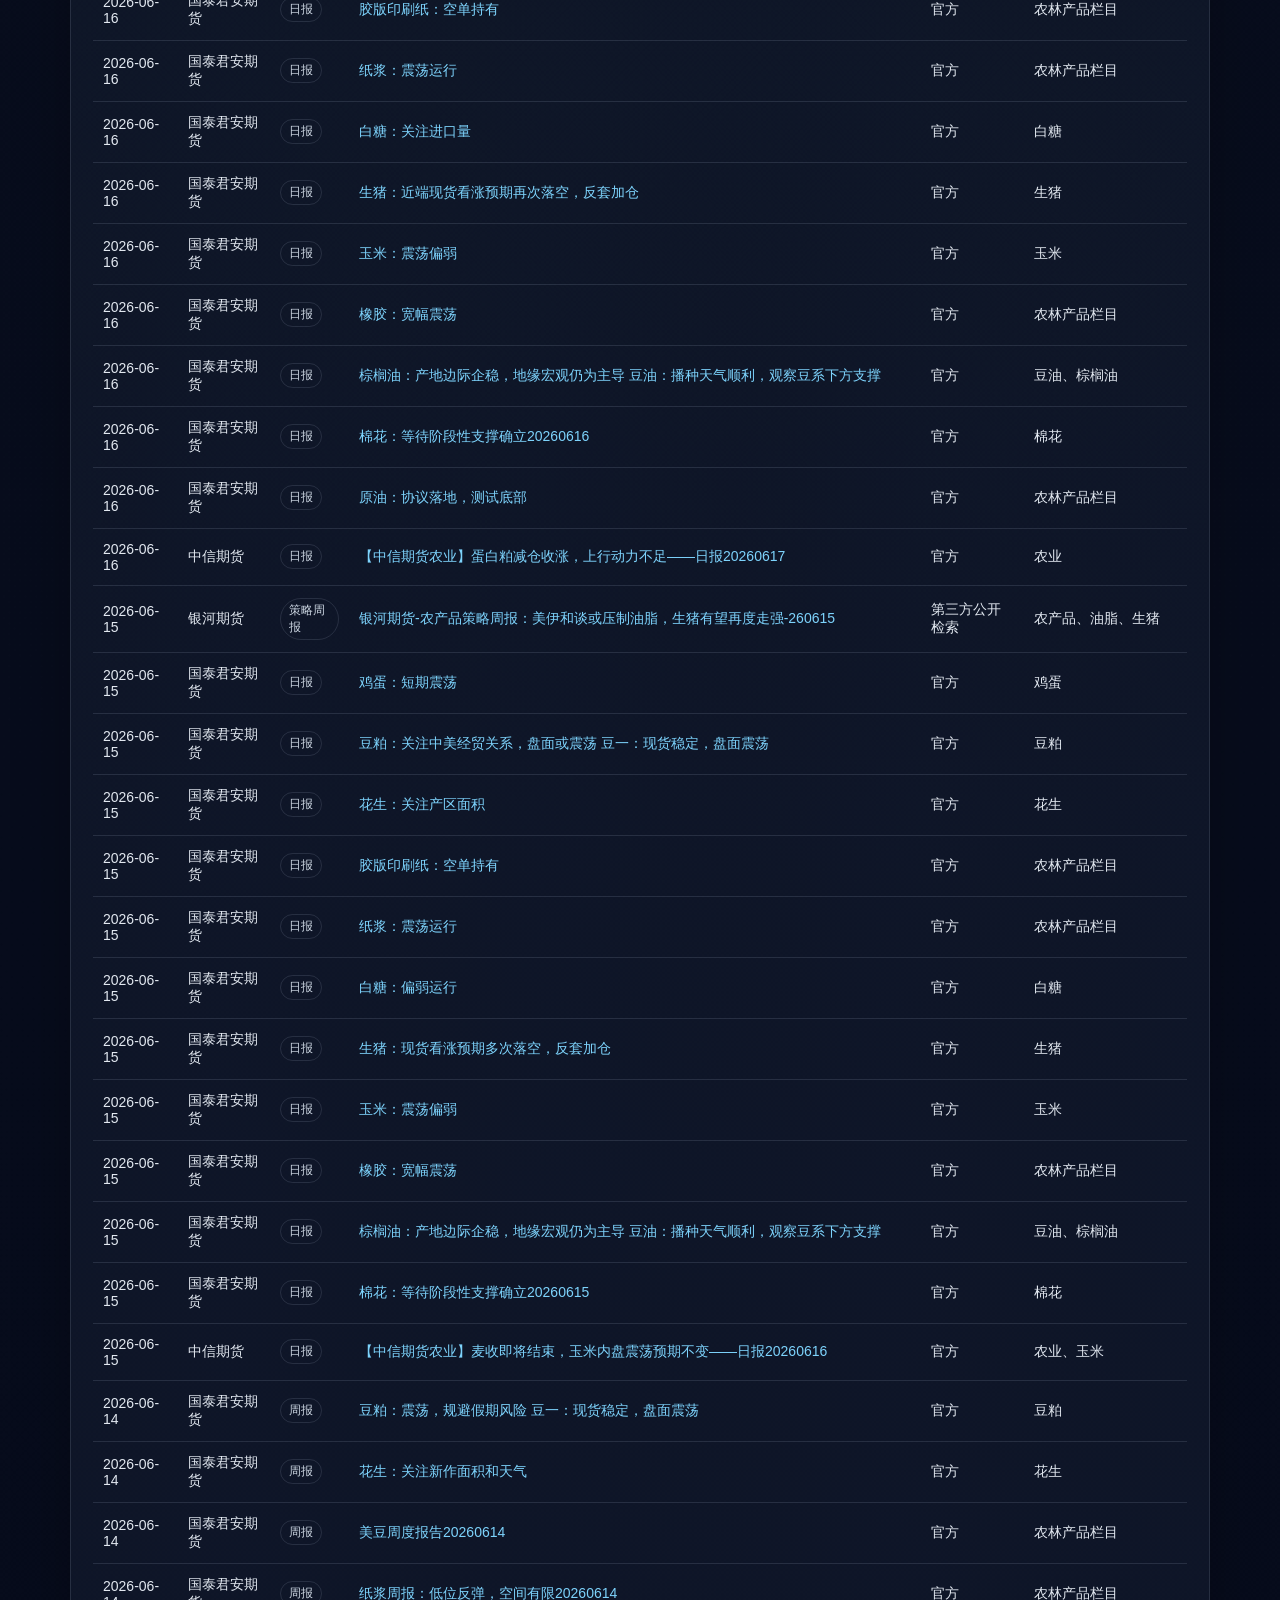
==== commit 303ff8ef: "Filter research ranking to daily and weekly reports" ====
--- a/docs/research-ranking/index.html
+++ b/docs/research-ranking/index.html
@@ -5,7 +5,7 @@
   <meta http-equiv="Content-Type" content="text/html; charset=utf-8" />
   <meta name="viewport" content="width=device-width, initial-scale=1" />
   <title>AA期货公司农产品研报库</title>
-  <meta name="description" content="5家AA期货公司农产品日报、周报、早报、晨报公开研报线索库" />
+  <meta name="description" content="5家AA期货公司农产品日报、周报公开研报线索库" />
   <link rel="stylesheet" href="assets/style.css" />
 </head>
 <body>
@@ -13,7 +13,7 @@
     <div class="container">
       <div class="eyebrow">Research Ranking</div>
       <h1>AA期货公司农产品研报库</h1>
-      <p>覆盖中信期货、国泰君安期货、华泰期货、永安期货、银河期货，整理最近3个月农产品日报、周报、早报、晨报及策略周报公开线索。</p>
+      <p>覆盖中信期货、国泰君安期货、华泰期货、永安期货、银河期货，整理最近3个月农产品日报、周报公开线索。</p>
       <div class="meta" id="site-meta">数据加载中...</div>
     </div>
   </header>
@@ -32,7 +32,7 @@
       <div class="panel">
         <div class="section-title">
           <h2>类型分布</h2>
-          <span>日报 / 周报 / 晨报等</span>
+          <span>日报 / 周报</span>
         </div>
         <div class="table-wrap"><table id="type-table"></table></div>
       </div>
@@ -55,7 +55,7 @@
     <section class="panel note">
       <h2>说明</h2>
       <ul>
-        <li>本页已用真实公开研报发现数据覆盖原样例排行榜数据。</li>
+        <li>本页已用真实公开研报发现数据覆盖原样例排行榜数据；当前仅保留日报、周报。</li>
         <li>中信期货、国泰君安期货、华泰期货优先使用官方来源。</li>
         <li>永安期货、银河期货官网对日报/周报批量抓取不稳定，当前含第三方公开线索，建议用于后续二次核验。</li>
         <li>“准确率排行榜”需要结构化提取观点并接入行情回测后再恢复排名计算。</li>
